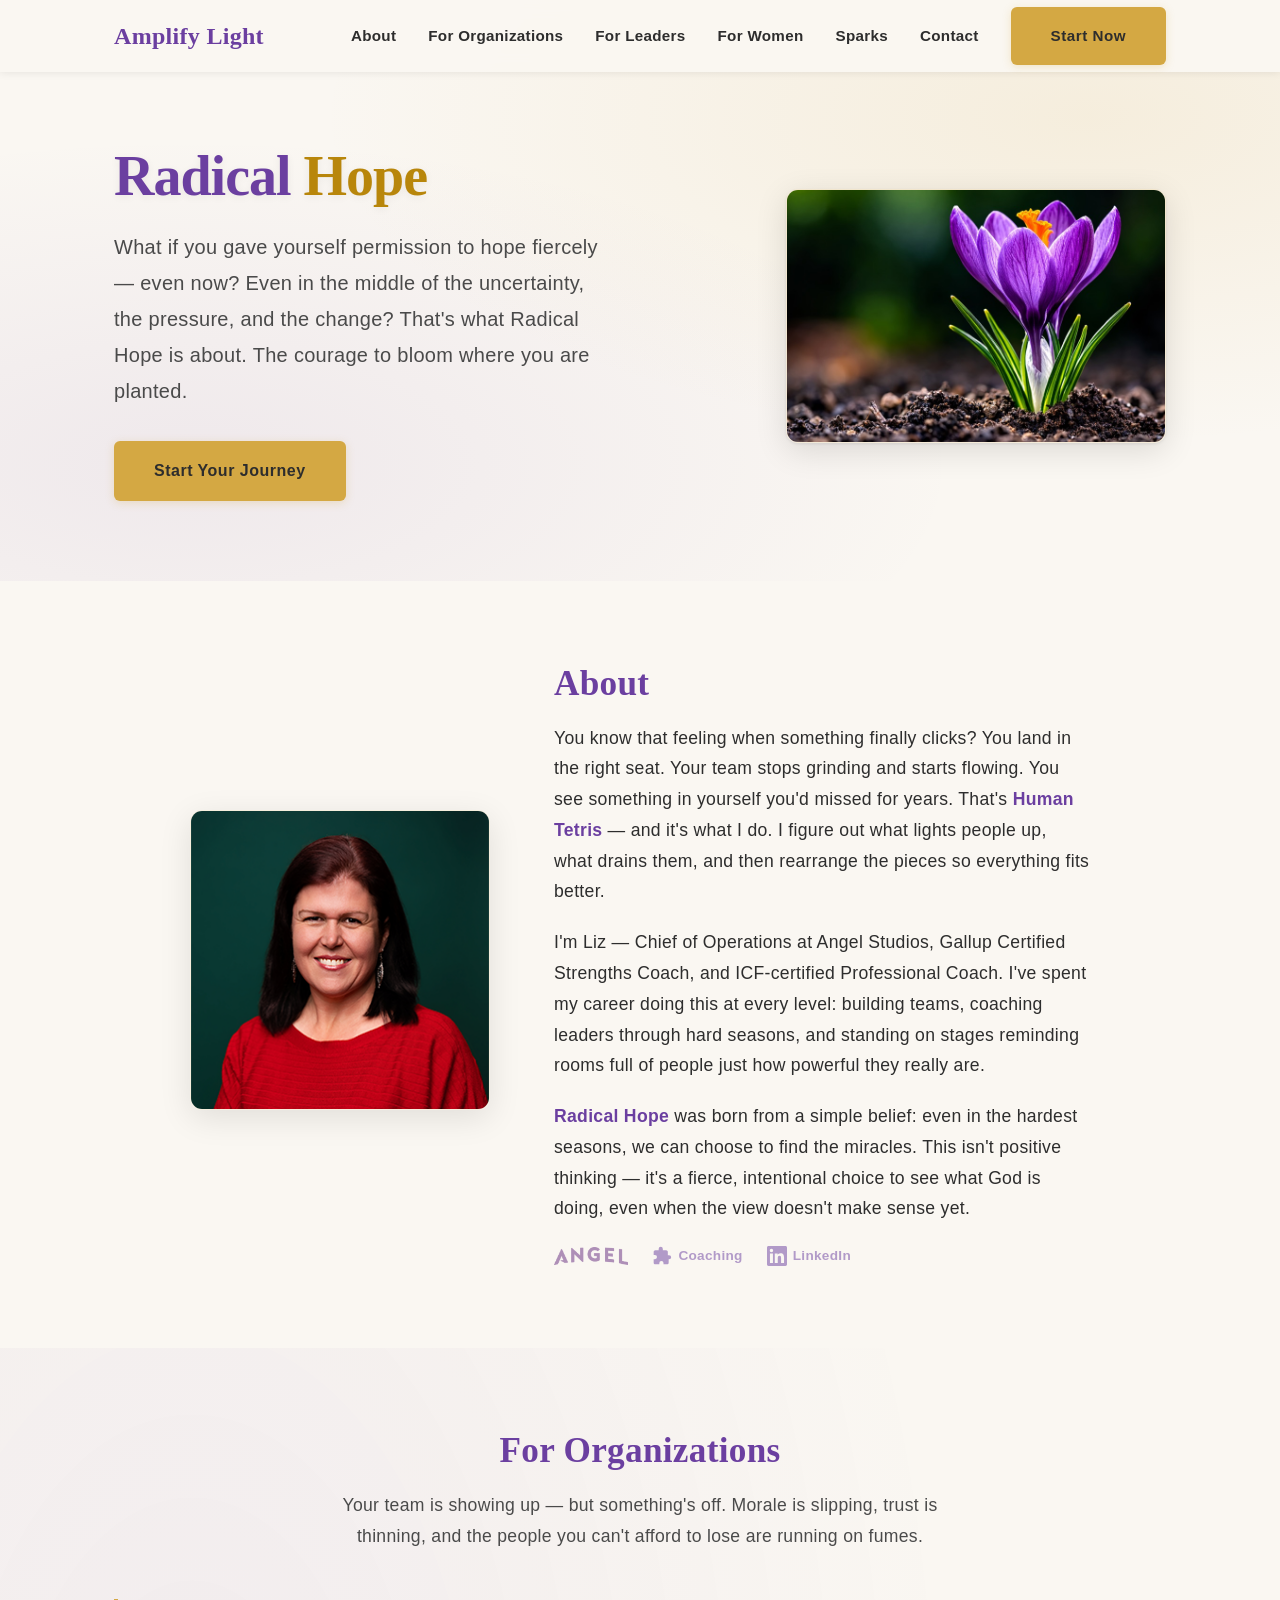
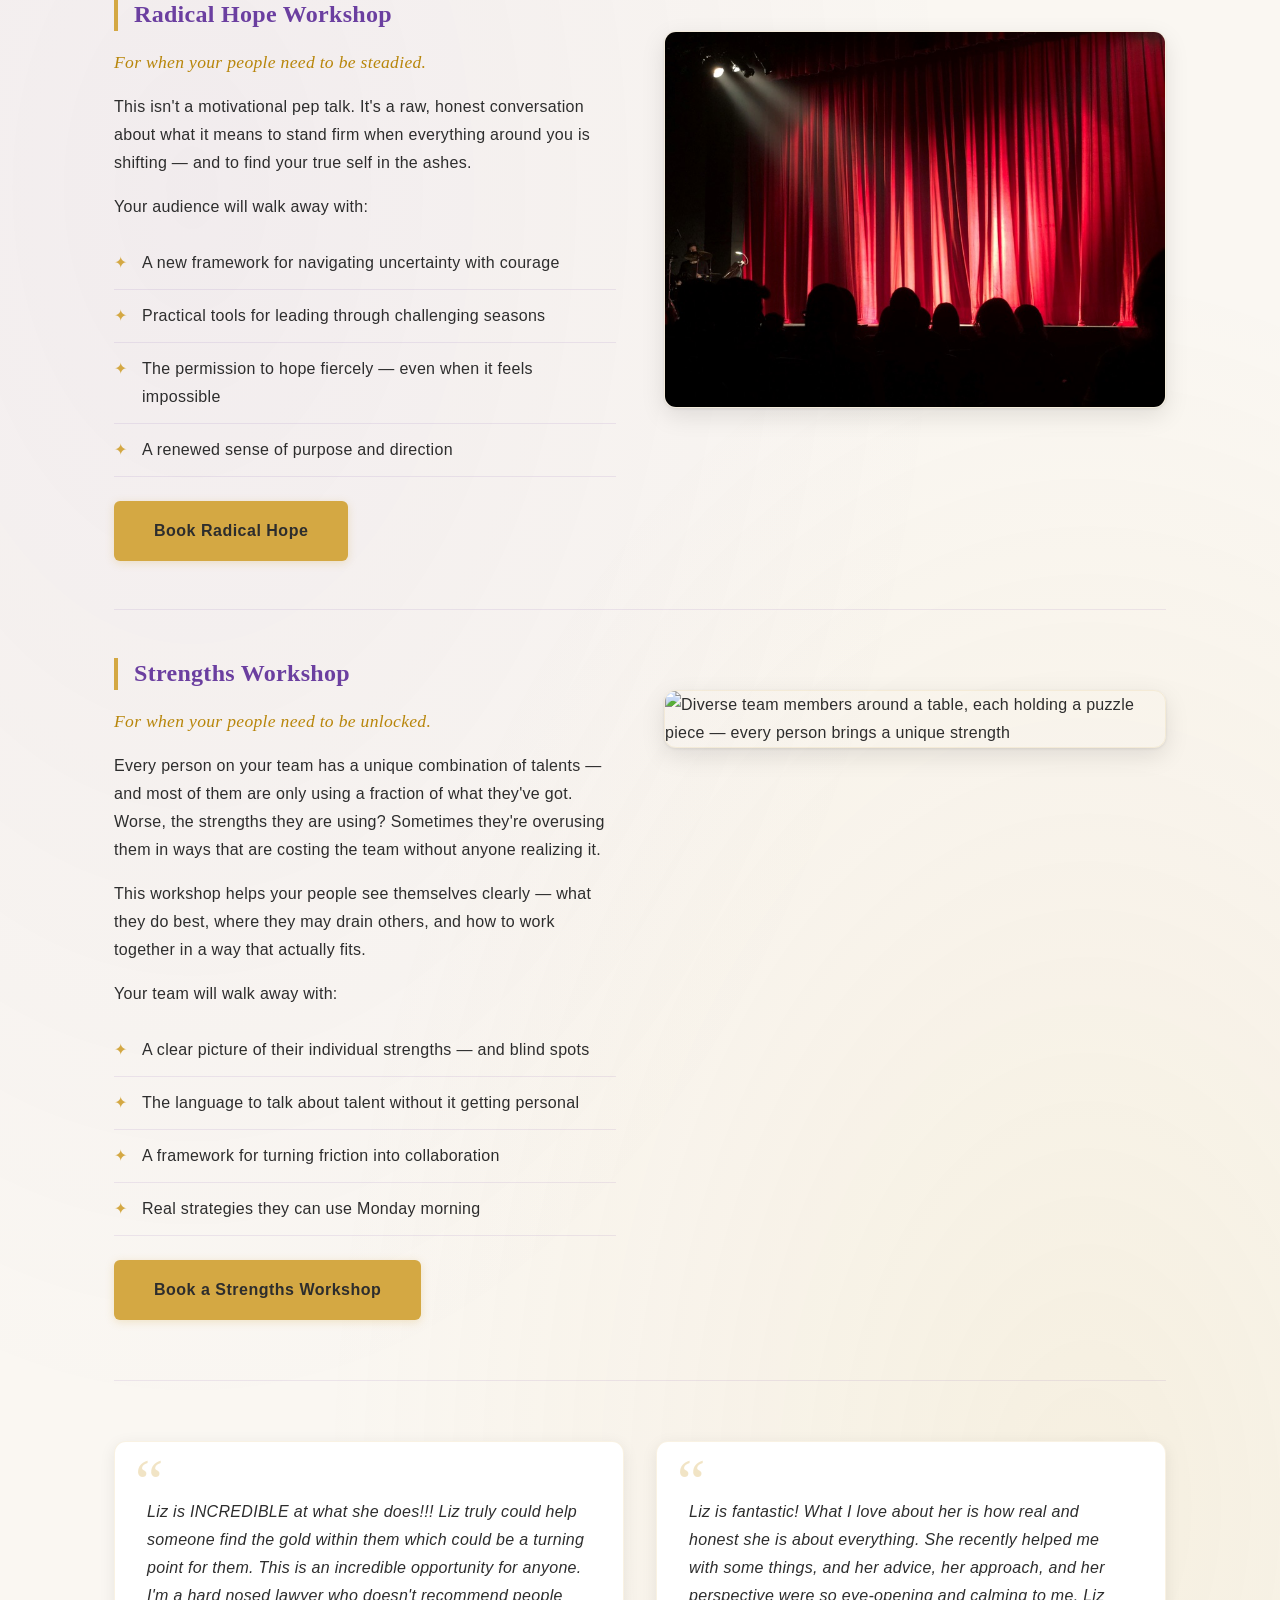
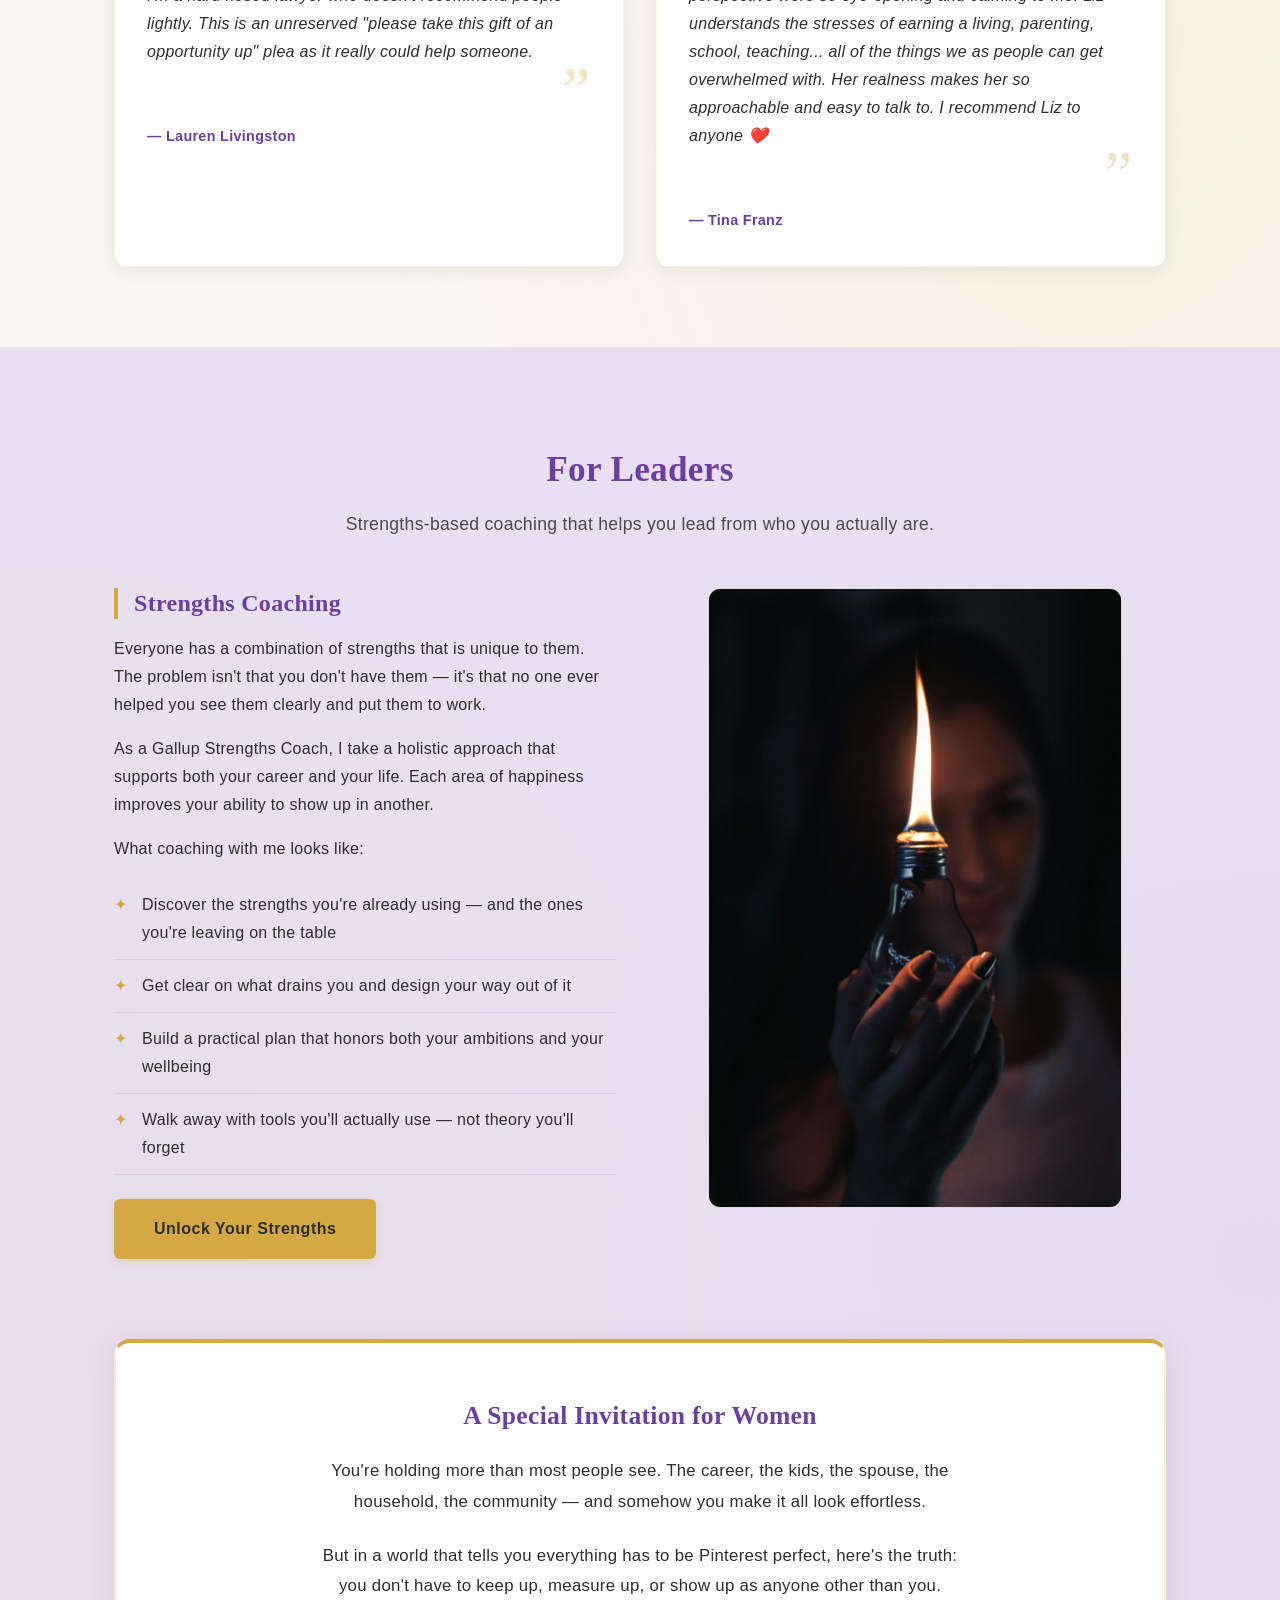
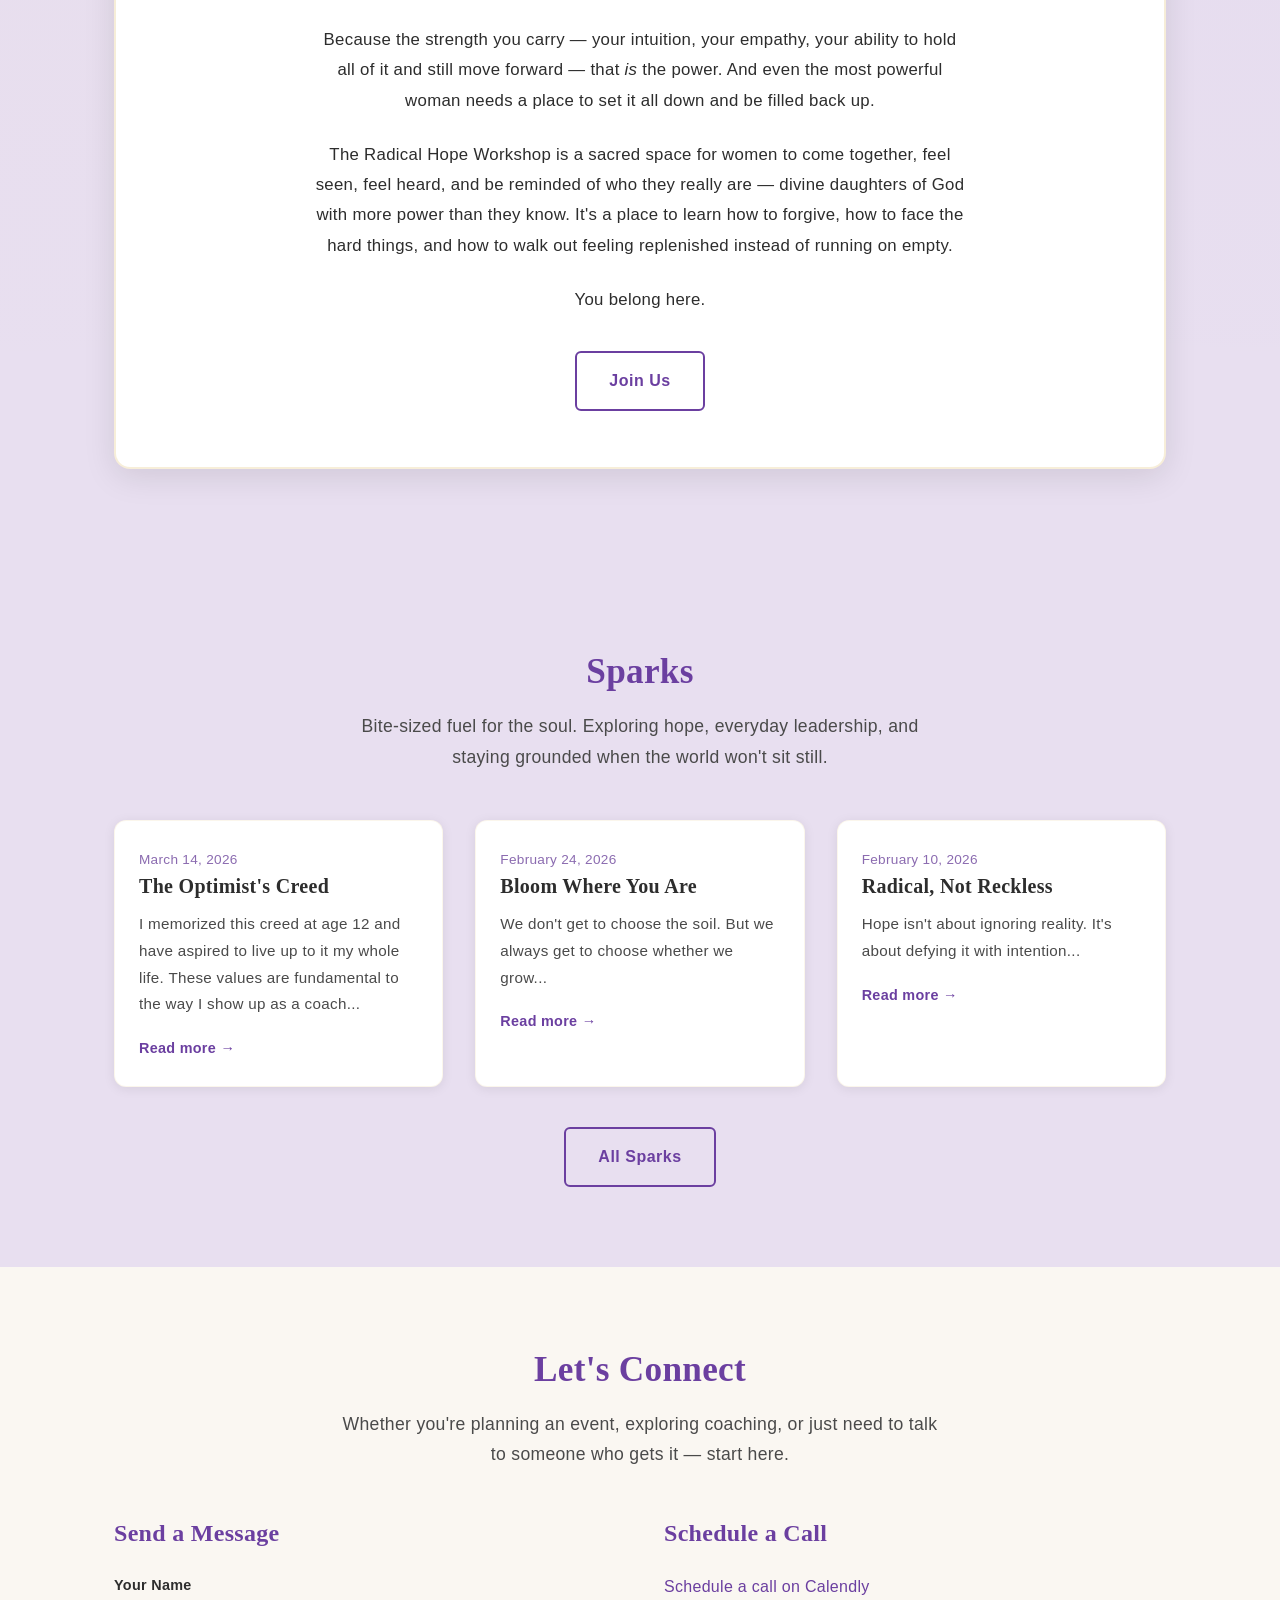
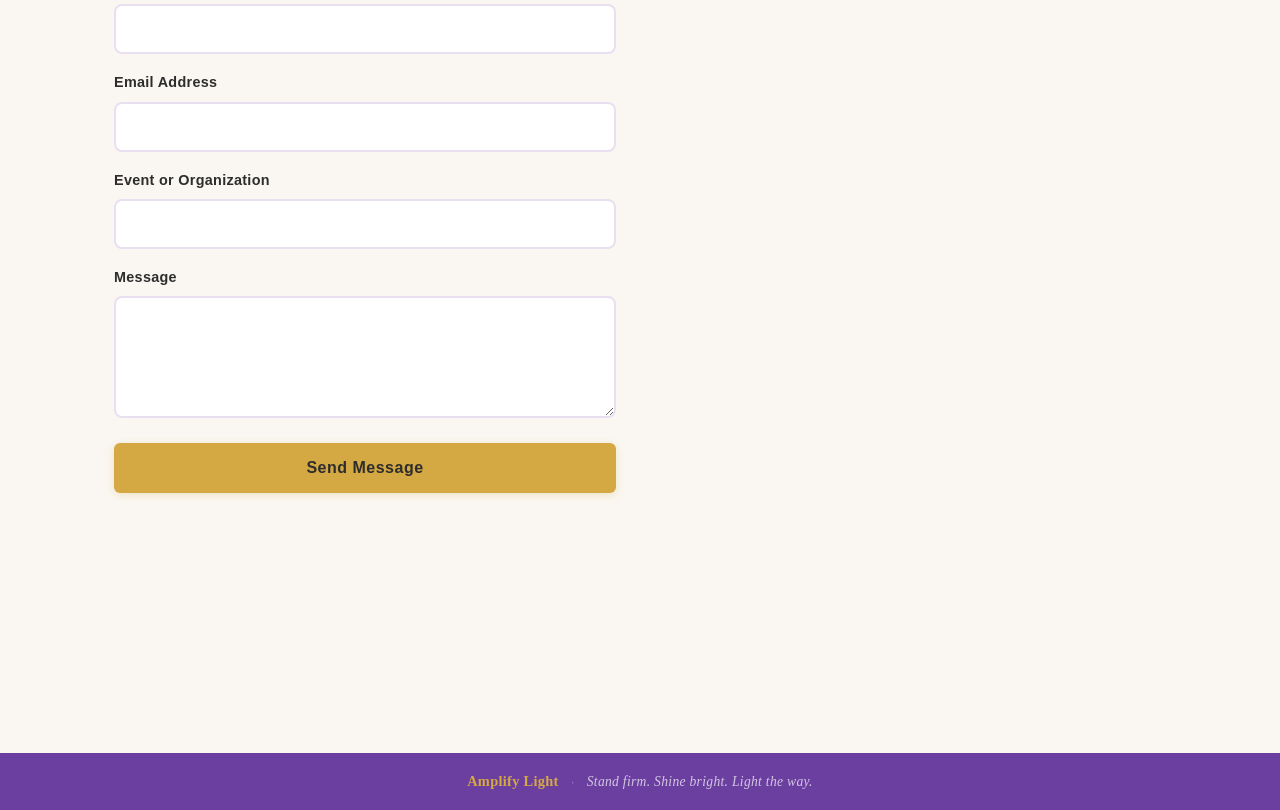
==== index.html @ 970cb4e9 "Change header CTA button from "Book Me" to "Start Now" Co-Authored-By: Claude Opus 4.6 (1M context) " ====
<!DOCTYPE html>
<html lang="en">
<head>
  <meta charset="UTF-8">
  <meta name="viewport" content="width=device-width, initial-scale=1.0">
  <title>Amplify Light — Radical Hope Keynote Speaker</title>
  <meta name="description" content="Amplify Light — keynote speaker inspiring radical hope. Book a speaker who helps audiences push through the dirt and bloom into something beautiful.">

  <!-- Open Graph / Social Sharing -->
  <meta property="og:title" content="Amplify Light — Radical Hope Keynote Speaker">
  <meta property="og:description" content="Pushing through the dirt and blooming into something beautiful. A keynote that lights the way forward.">
  <meta property="og:type" content="website">
  <meta property="og:image" content="https://amplifylight.org/images/flower.jpg">
  <meta name="twitter:card" content="summary_large_image">
  <link rel="icon" type="image/png" href="images/favicon.png">

  <!-- Google Fonts: Playfair Display (headlines) + Lato (body) -->
  <link rel="preconnect" href="https://fonts.googleapis.com">
  <link rel="preconnect" href="https://fonts.gstatic.com" crossorigin>
  <link href="https://fonts.googleapis.com/css2?family=Lato:wght@400;700&family=Playfair+Display:wght@600;700&display=swap" rel="stylesheet">

  <link rel="stylesheet" href="css/style.css">

  <meta name="referrer" content="strict-origin-when-cross-origin">

  <!-- Security: Content Security Policy -->
  <meta http-equiv="Content-Security-Policy" content="default-src 'self'; script-src 'self' https://assets.calendly.com; style-src 'self' https://fonts.googleapis.com 'unsafe-inline'; font-src https://fonts.gstatic.com; img-src 'self' https://amplifylight.org data:; connect-src https://formspree.io https://calendly.com; frame-src https://calendly.com;">
</head>
<body>

  <!-- Skip to main content for accessibility -->
  <a href="#main-content" class="skip-link">Skip to main content</a>

  <!-- ========== HEADER / NAV ========== -->
  <header class="site-header">
    <nav class="nav container" aria-label="Main navigation">
      <a href="#" class="nav-logo">Amplify Light</a>
      <ul class="nav-links">
        <li><a href="#about">About</a></li>
        <li><a href="#organizations">For Organizations</a></li>
        <li><a href="#leaders">For Leaders</a></li>
        <li><a href="#for-women">For Women</a></li>
        <li><a href="#reflections">Sparks</a></li>
        <li><a href="#contact">Contact</a></li>
        <li><a href="#contact" class="btn btn-primary">Start Now</a></li>
      </ul>
      <!-- Mobile hamburger -->
      <button class="nav-toggle" aria-label="Toggle navigation" aria-expanded="false">
        <span></span><span></span><span></span>
      </button>
    </nav>
  </header>


  <main id="main-content">

  <!-- ========== HERO ========== -->
  <section class="hero">
    <div class="container">
      <div class="hero-text">
        <h1>Radical <span class="accent">Hope</span></h1>
        <p class="tagline">What if you gave yourself permission to hope fiercely — even now? Even in the middle of the uncertainty, the pressure, and the change? That's what Radical Hope is about. The courage to bloom where you are planted.</p>
        <a href="#contact" class="btn btn-primary">Start Your Journey</a>
      </div>
      <div class="hero-image">
        <img src="images/flower.jpg" alt="A purple flower blooming from the dirt — radical hope">
      </div>
    </div>
  </section>


  <!-- ========== ABOUT ========== -->
  <section id="about" class="section about">
    <div class="container">
      <div class="about-grid">
        <div class="about-image">
          <img src="images/headshot.png" alt="Liz Ellis — keynote speaker, strengths coach, and founder of Amplify Light" loading="lazy">
        </div>
        <div class="about-content">
          <h2 class="section-title about-title">About</h2>
          <p>You know that feeling when something finally clicks? You land in the right seat. Your team stops grinding and starts flowing. You see something in yourself you'd missed for years. That's <span class="highlight">Human Tetris</span> — and it's what I do. I figure out what lights people up, what drains them, and then rearrange the pieces so everything fits better.</p>
          <p>I'm Liz — Chief of Operations at Angel Studios, Gallup Certified Strengths Coach, and ICF-certified Professional Coach. I've spent my career doing this at every level: building teams, coaching leaders through hard seasons, and standing on stages reminding rooms full of people just how powerful they really are.</p>
          <p><span class="highlight">Radical Hope</span> was born from a simple belief: even in the hardest seasons, we can choose to find the miracles. This isn't positive thinking — it's a fierce, intentional choice to see what God is doing, even when the view doesn't make sense yet.</p>
          <div class="about-links">
            <a href="https://ir.angel.com/management/" target="_blank" rel="noopener noreferrer" class="social-link angel-link" aria-label="Liz Ellis at Angel Studios">
              <img src="images/angel-wordmark.png" alt="Angel Studios" class="angel-wordmark">
            </a>
            <a href="https://lizelliscoaching.com/" target="_blank" rel="noopener noreferrer" class="social-link" aria-label="Liz Ellis Coaching">
              <svg width="20" height="20" viewBox="0 0 24 24" fill="currentColor"><path d="M20.5 11H19V7c0-1.1-.9-2-2-2h-4V3.5a2.5 2.5 0 0 0-5 0V5H4c-1.1 0-2 .9-2 2v3.8h1.5a2.5 2.5 0 0 1 0 5H2V20c0 1.1.9 2 2 2h4.8v-1.5a2.5 2.5 0 0 1 5 0V22H18c1.1 0 2-.9 2-2v-4h.5a2.5 2.5 0 0 0 0-5z"/></svg>
              <span>Coaching</span>
            </a>
            <a href="https://www.linkedin.com/in/lizellis11/" target="_blank" rel="noopener noreferrer" class="social-link" aria-label="Connect with Liz on LinkedIn">
              <svg width="20" height="20" viewBox="0 0 24 24" fill="currentColor"><path d="M20.447 20.452h-3.554v-5.569c0-1.328-.027-3.037-1.852-3.037-1.853 0-2.136 1.445-2.136 2.939v5.667H9.351V9h3.414v1.561h.046c.477-.9 1.637-1.85 3.37-1.85 3.601 0 4.267 2.37 4.267 5.455v6.286zM5.337 7.433a2.062 2.062 0 01-2.063-2.065 2.064 2.064 0 112.063 2.065zm1.782 13.019H3.555V9h3.564v11.452zM22.225 0H1.771C.792 0 0 .774 0 1.729v20.542C0 23.227.792 24 1.771 24h20.451C23.2 24 24 23.227 24 22.271V1.729C24 .774 23.2 0 22.222 0h.003z"/></svg>
              <span>LinkedIn</span>
            </a>
          </div>
        </div>
      </div>
    </div>
  </section>


  <!-- ========== FOR ORGANIZATIONS ========== -->
  <section id="organizations" class="section organizations">
    <div class="container">
      <h2 class="section-title">For Organizations</h2>
      <p class="section-subtitle">Your team is showing up — but something's off. Morale is slipping, trust is thinning, and the people you can't afford to lose are running on fumes.</p>

      <!-- Radical Hope Workshop -->
      <div class="speaking-grid">
        <div class="speaking-description">
          <h3>Radical Hope Workshop</h3>
          <p class="workshop-context">For when your people need to be steadied.</p>
          <p>This isn't a motivational pep talk. It's a raw, honest conversation about what it means to stand firm when everything around you is shifting — and to find your true self in the ashes.</p>
          <p>Your audience will walk away with:</p>
          <ul class="takeaways">
            <li>A new framework for navigating uncertainty with courage</li>
            <li>Practical tools for leading through challenging seasons</li>
            <li>The permission to hope fiercely — even when it feels impossible</li>
            <li>A renewed sense of purpose and direction</li>
          </ul>
          <a href="#contact" class="btn btn-primary">Book Radical Hope</a>
        </div>
        <div>
          <img src="images/drybarcurtains.jpg" alt="A warmly lit stage with dramatic curtains — the setting for a keynote that inspires radical hope" loading="lazy" class="post-image">
        </div>
      </div>

      <!-- Strengths Workshop -->
      <div class="speaking-grid">
        <div class="speaking-description">
          <h3>Strengths Workshop</h3>
          <p class="workshop-context">For when your people need to be unlocked.</p>
          <p>Every person on your team has a unique combination of talents — and most of them are only using a fraction of what they've got. Worse, the strengths they are using? Sometimes they're overusing them in ways that are costing the team without anyone realizing it.</p>
          <p>This workshop helps your people see themselves clearly — what they do best, where they may drain others, and how to work together in a way that actually fits.</p>
          <p>Your team will walk away with:</p>
          <ul class="takeaways">
            <li>A clear picture of their individual strengths — and blind spots</li>
            <li>The language to talk about talent without it getting personal</li>
            <li>A framework for turning friction into collaboration</li>
            <li>Real strategies they can use Monday morning</li>
          </ul>
          <a href="#contact" class="btn btn-primary">Book a Strengths Workshop</a>
        </div>
        <div>
          <img src="images/strengths-workshop.jpg" alt="Diverse team members around a table, each holding a puzzle piece — every person brings a unique strength" loading="lazy" class="post-image">
        </div>
      </div>

      <!-- Testimonials -->
      <div class="testimonials">
        <div class="testimonial-card">
          <p>Liz is INCREDIBLE at what she does!!! Liz truly could help someone find the gold within them which could be a turning point for them. This is an incredible opportunity for anyone. I'm a hard nosed lawyer who doesn't recommend people lightly. This is an unreserved "please take this gift of an opportunity up" plea as it really could help someone.</p>
          <span class="attribution">— Lauren Livingston</span>
        </div>
        <div class="testimonial-card">
          <p>Liz is fantastic! What I love about her is how real and honest she is about everything. She recently helped me with some things, and her advice, her approach, and her perspective were so eye-opening and calming to me. Liz understands the stresses of earning a living, parenting, school, teaching... all of the things we as people can get overwhelmed with. Her realness makes her so approachable and easy to talk to. I recommend Liz to anyone ❤️</p>
          <span class="attribution">— Tina Franz</span>
        </div>
      </div>
    </div>
  </section>


  <!-- ========== FOR LEADERS ========== -->
  <section id="leaders" class="section leaders">
    <div class="container">
      <h2 class="section-title">For Leaders</h2>
      <p class="section-subtitle">Strengths-based coaching that helps you lead from who you actually are.</p>

      <div class="speaking-grid">
        <div class="speaking-description">
          <h3>Strengths Coaching</h3>
          <p>Everyone has a combination of strengths that is unique to them. The problem isn't that you don't have them — it's that no one ever helped you see them clearly and put them to work.</p>
          <p>As a Gallup Strengths Coach, I take a holistic approach that supports both your career and your life. Each area of happiness improves your ability to show up in another.</p>
          <p>What coaching with me looks like:</p>
          <ul class="takeaways">
            <li>Discover the strengths you're already using — and the ones you're leaving on the table</li>
            <li>Get clear on what drains you and design your way out of it</li>
            <li>Build a practical plan that honors both your ambitions and your wellbeing</li>
            <li>Walk away with tools you'll actually use — not theory you'll forget</li>
          </ul>

          <a href="https://calendly.com/lizelliscoaching" target="_blank" rel="noopener noreferrer" class="btn btn-primary">Unlock Your Strengths</a>
        </div>
        <div>
          <img src="images/flame.jpg" alt="Hands gently holding a flame — the light you carry is already within you" loading="lazy" class="post-image">
        </div>
      </div>

      <!-- Women's Callout -->
      <div id="for-women" class="haven-callout">
        <h3>A Special Invitation for Women</h3>
        <p>You're holding more than most people see. The career, the kids, the spouse, the household, the community — and somehow you make it all look effortless.</p>
        <p>But in a world that tells you everything has to be Pinterest perfect, here's the truth: you don't have to keep up, measure up, or show up as anyone other than you.</p>
        <p>Because the strength you carry — your intuition, your empathy, your ability to hold all of it and still move forward — that <em>is</em> the power. And even the most powerful woman needs a place to set it all down and be filled back up.</p>
        <p>The Radical Hope Workshop is a sacred space for women to come together, feel seen, feel heard, and be reminded of who they really are — divine daughters of God with more power than they know. It's a place to learn how to forgive, how to face the hard things, and how to walk out feeling replenished instead of running on empty.</p>
        <p>You belong here.</p>
        <a href="#contact" class="btn btn-outline">Join Us</a>
      </div>
    </div>
  </section>


  <!-- ========== SPARKS (Blog Preview) ========== -->
  <section id="reflections" class="section reflections">
    <div class="container">
      <h2 class="section-title">Sparks</h2>
      <p class="section-subtitle">Bite-sized fuel for the soul. Exploring hope, everyday leadership, and staying grounded when the world won't sit still.</p>

      <div class="posts-grid">
        <!-- PLACEHOLDER: These are sample blog post cards -->
        <article class="post-card">
          <div class="post-card-body">
            <span class="post-date">March 14, 2026</span>
            <h3>The Optimist's Creed</h3>
            <p>I memorized this creed at age 12 and have aspired to live up to it my whole life. These values are fundamental to the way I show up as a coach...</p>
            <a href="posts/the-optimists-creed.html" class="read-more">Read more →</a>
          </div>
        </article>

        <article class="post-card">
          <div class="post-card-body">
            <span class="post-date">February 24, 2026</span>
            <h3>Bloom Where You Are</h3>
            <p>We don't get to choose the soil. But we always get to choose whether we grow...</p>
            <a href="posts/bloom-where-you-are.html" class="read-more">Read more →</a>
          </div>
        </article>

        <article class="post-card">
          <div class="post-card-body">
            <span class="post-date">February 10, 2026</span>
            <h3>Radical, Not Reckless</h3>
            <p>Hope isn't about ignoring reality. It's about defying it with intention...</p>
            <a href="posts/radical-not-reckless.html" class="read-more">Read more →</a>
          </div>
        </article>
      </div>

      <div class="text-center">
        <a href="blog.html" class="btn btn-outline">All Sparks</a>
      </div>
    </div>
  </section>


  <!-- ========== CONTACT / BOOK ========== -->
  <section id="contact" class="section">
    <div class="container">
      <h2 class="section-title">Let's Connect</h2>
      <p class="section-subtitle">Whether you're planning an event, exploring coaching, or just need to talk to someone who gets it — start here.</p>

      <div class="contact-grid">
        <!-- Styled form that submits to Google Forms in the background -->
        <div class="contact-form">
          <h3>Send a Message</h3>
          <form id="contact-form" action="https://formspree.io/f/mlgpwgaw" method="POST">
            <!-- Honeypot: hidden field that catches spam bots -->
            <input type="text" name="_gotcha" style="display:none" tabindex="-1" autocomplete="off">
            <div class="form-group">
              <label for="name">Your Name</label>
              <input type="text" id="name" name="name" required>
            </div>
            <div class="form-group">
              <label for="email">Email Address</label>
              <input type="email" id="email" name="email" required>
            </div>
            <div class="form-group">
              <label for="event">Event or Organization</label>
              <input type="text" id="event" name="event">
            </div>
            <div class="form-group">
              <label for="message">Message</label>
              <textarea id="message" name="message" rows="5" required></textarea>
            </div>
            <button type="submit" class="btn btn-primary">Send Message</button>
          </form>
        </div>

        <!-- Calendly -->
        <div class="contact-calendly">
          <h3>Schedule a Call</h3>
          <div class="calendly-inline-widget" data-url="https://calendly.com/lizelliscoaching?hide_gdpr_banner=1" style="min-width:320px;height:700px;" aria-label="Schedule a call with Liz">
            <p><a href="https://calendly.com/lizelliscoaching" target="_blank" rel="noopener noreferrer">Schedule a call on Calendly</a></p>
          </div>
          <script type="text/javascript" src="https://assets.calendly.com/assets/external/widget.js" async></script>
        </div>
      </div>
    </div>
  </section>


  </main>

  <!-- ========== FOOTER ========== -->
  <footer class="site-footer">
    <div class="container">
      <div class="footer-line">
        <span class="footer-brand">Amplify Light</span>
        <span class="footer-sep">·</span>
        <span class="footer-tagline">Stand firm. Shine bright. Light the way.</span>
      </div>
    </div>
  </footer>

  <script src="js/main.js"></script>
</body>
</html>
---- css/style.css ----
/* ============================================
   AMPLIFY LIGHT — Global Styles
   ============================================ */

/* --- Color Variables & Base Setup --- */
:root {
  --purple: #6B3FA0;
  --purple-dark: #5A3488;
  --gold: #D4A843;
  --gold-text: #B8860B;
  --gold-light: #E8C96A;
  --ivory: #FAF7F2;
  --charcoal: #2D2D2D;
  --lavender: #E8DFF0;
  --white: #FFFFFF;
  --shadow: rgba(0, 0, 0, 0.08);
  --shadow-hover: rgba(0, 0, 0, 0.15);
}

* {
  margin: 0;
  padding: 0;
  box-sizing: border-box;
}

html {
  scroll-behavior: smooth;
  font-size: 16px;
}

body {
  font-family: 'Lato', sans-serif;
  color: var(--charcoal);
  background-color: var(--ivory);
  line-height: 1.75;
  letter-spacing: 0.3px;
}

h1, h2, h3, h4 {
  font-family: 'Playfair Display', serif;
  line-height: 1.3;
}

a {
  color: var(--purple);
  text-decoration: none;
  transition: color 0.3s ease;
}

a:hover {
  color: var(--gold-text);
}

img {
  max-width: 100%;
  height: auto;
}

/* --- Skip Link (Accessibility) --- */
.skip-link {
  position: absolute;
  top: -100%;
  left: 16px;
  background: var(--purple);
  color: var(--white);
  padding: 8px 16px;
  border-radius: 0 0 6px 6px;
  z-index: 2000;
  font-weight: 700;
  transition: top 0.2s ease;
}

.skip-link:focus {
  top: 0;
  color: var(--white);
}

/* --- Focus Styles (Accessibility) --- */
*:focus-visible {
  outline: 3px solid var(--gold);
  outline-offset: 2px;
}

/* --- Utility Classes --- */
.container {
  max-width: 1100px;
  margin: 0 auto;
  padding: 0 24px;
}

.section {
  padding: 80px 0;
}

.section-title {
  font-size: 2.2rem;
  color: var(--purple);
  margin-bottom: 16px;
  text-align: center;
}

.section-subtitle {
  font-size: 1.1rem;
  color: #4A4A4A;
  text-align: center;
  max-width: 600px;
  margin: 0 auto 48px auto;
}

/* Placeholder content marker */
.placeholder-note {
  display: none; /* Hidden on the live site; visible in code as a comment */
}

/* --- Buttons --- */
.btn {
  display: inline-block;
  padding: 14px 32px;
  border-radius: 6px;
  font-family: 'Lato', sans-serif;
  font-size: 1rem;
  font-weight: 700;
  letter-spacing: 0.5px;
  cursor: pointer;
  transition: all 0.4s ease;
  border: none;
}

.btn-primary {
  background-color: var(--gold);
  color: var(--charcoal);
  padding: 16px 40px;
  box-shadow: 0 2px 8px rgba(212, 168, 67, 0.25);
}

.btn-primary:hover {
  background-color: var(--gold-light);
  color: var(--charcoal);
  transform: translateY(-2px);
  box-shadow: 0 8px 20px rgba(212, 168, 67, 0.35);
}

.btn-outline {
  background-color: transparent;
  color: var(--purple);
  border: 2px solid var(--purple);
}

.btn-outline:hover {
  background-color: var(--purple);
  color: var(--white);
  transform: translateY(-2px);
}


/* ============================================
   HEADER / NAVIGATION
   ============================================ */
.site-header {
  position: fixed;
  top: 0;
  left: 0;
  width: 100%;
  z-index: 1000;
  background-color: rgba(250, 247, 242, 0.95);
  backdrop-filter: blur(8px);
  box-shadow: 0 1px 8px var(--shadow);
  transition: background-color 0.3s ease;
}

.nav {
  display: flex;
  justify-content: space-between;
  align-items: center;
  height: 72px;
}

.nav-logo {
  font-family: 'Playfair Display', serif;
  font-size: 1.5rem;
  font-weight: 700;
  color: var(--purple);
}

.nav-logo:hover {
  color: var(--purple);
}

.nav-links {
  display: flex;
  list-style: none;
  gap: 32px;
  align-items: center;
}

.nav-links a {
  font-size: 0.95rem;
  font-weight: 600;
  color: var(--charcoal);
  position: relative;
}

.nav-links a::after {
  content: '';
  position: absolute;
  bottom: -4px;
  left: 0;
  width: 0;
  height: 2px;
  background-color: var(--gold);
  transition: width 0.4s ease;
}

.nav-links a:hover {
  color: var(--purple);
}

.nav-links a:hover::after {
  width: 100%;
}

/* Hamburger menu button — hidden on desktop */
.nav-toggle {
  display: none;
  background: none;
  border: none;
  cursor: pointer;
  padding: 8px;
}

.nav-toggle span {
  display: block;
  width: 24px;
  height: 2px;
  background-color: var(--charcoal);
  margin: 6px 0;
  transition: all 0.3s ease;
}


/* ============================================
   HERO SECTION
   ============================================ */
.hero {
  padding-top: 140px; /* 72px for fixed header + generous breathing room */
  padding-bottom: 80px;
  min-height: auto;
  display: flex;
  align-items: center;
  /* Subtle lighthouse beam gradient from top-right */
  background:
    radial-gradient(ellipse at 85% 20%, rgba(212, 168, 67, 0.12) 0%, transparent 50%),
    radial-gradient(ellipse at 15% 80%, rgba(107, 63, 160, 0.08) 0%, transparent 50%),
    var(--ivory);
}

.hero .container {
  display: flex;
  align-items: center;
  gap: 64px;
}

.hero-text {
  flex: 1;
}

.hero-text h1 {
  font-size: 3.5rem;
  font-weight: 700;
  color: var(--purple);
  margin-bottom: 16px;
  letter-spacing: -1px;
  text-shadow: 0 2px 8px rgba(0, 0, 0, 0.06);
}

.hero-text h1 .accent {
  color: var(--gold-text);
}

.hero-text .tagline {
  font-size: 1.25rem;
  margin-bottom: 32px;
  color: #4A4A4A;
  max-width: 500px;
  line-height: 1.8;
  letter-spacing: 0.3px;
}

.hero-image {
  flex: 0 0 380px;
}

.hero-image img {
  border-radius: 12px;
  box-shadow:
    0 1px 3px rgba(0, 0, 0, 0.08),
    0 8px 32px rgba(0, 0, 0, 0.12);
  border: 1px solid rgba(212, 168, 67, 0.15);
}


/* ============================================
   ABOUT SECTION
   ============================================ */
.about {
  background-color: var(--ivory);
}

.about-grid {
  display: grid;
  grid-template-columns: 300px 1fr;
  gap: 64px;
  align-items: center;
  max-width: 900px;
  margin: 0 auto;
}

.about-image img {
  width: 100%;
  border-radius: 12px;
  box-shadow: 0 8px 32px rgba(0, 0, 0, 0.1);
  border: 1px solid rgba(212, 168, 67, 0.12);
}

.about-title {
  text-align: left;
}

.about-content {
  font-size: 1.1rem;
}

.about-content p {
  margin-bottom: 20px;
}

.about-content .highlight {
  color: var(--purple);
  font-weight: 700;
}

.about-links {
  display: flex;
  gap: 24px;
  margin-top: 16px;
}

.social-link {
  display: inline-flex;
  align-items: center;
  gap: 6px;
  color: var(--purple);
  opacity: 0.5;
  font-size: 0.85rem;
  font-weight: 600;
  transition: opacity 0.3s ease, color 0.3s ease;
}

.social-link:hover {
  opacity: 1;
  color: var(--gold);
}

/* Angel wordmark — match the muted purple of other social links */
.angel-wordmark {
  height: 18px;
  width: auto;
  filter: brightness(0) saturate(100%) invert(25%) sepia(50%) saturate(1500%) hue-rotate(250deg) brightness(80%);
}


/* ============================================
   FOR ORGANIZATIONS SECTION
   ============================================ */
.organizations {
  /* Mirrored version of the hero gradient — gold glow from the right */
  background:
    radial-gradient(ellipse at 15% 20%, rgba(107, 63, 160, 0.06) 0%, transparent 50%),
    radial-gradient(ellipse at 85% 80%, rgba(212, 168, 67, 0.10) 0%, transparent 50%),
    var(--ivory);
}


/* ============================================
   SPEAKING SECTION
   ============================================ */
.speaking-grid {
  display: grid;
  grid-template-columns: 1fr 1fr;
  gap: 48px;
  margin-bottom: 48px;
}

/* When a speaking-grid has only one child, let it span full width */
.speaking-grid > :only-child {
  grid-column: 1 / -1;
}

.speaking-grid + .speaking-grid {
  padding-top: 48px;
  border-top: 1px solid rgba(107, 63, 160, 0.1);
}

.speaking-description h3 {
  font-size: 1.5rem;
  color: var(--purple);
  margin-bottom: 16px;
  border-left: 4px solid var(--gold);
  padding-left: 16px;
}

.speaking-description p {
  margin-bottom: 16px;
}

/* Workshop context line (subtitle under workshop headings) */
.workshop-context {
  font-family: 'Playfair Display', serif;
  font-style: italic;
  font-size: 1.1rem;
  color: var(--gold-text);
  margin-bottom: 16px;
}

/* Takeaways list */
.takeaways {
  list-style: none;
  padding: 0;
}

.takeaways li {
  padding: 12px 0;
  padding-left: 28px;
  position: relative;
  border-bottom: 1px solid rgba(107, 63, 160, 0.1);
}

.takeaways li::before {
  content: '✦';
  position: absolute;
  left: 0;
  color: var(--gold);
}

/* Space between takeaways list and CTA button */
.takeaways + .btn,
.takeaways ~ .btn {
  margin-top: 24px;
}


/* Testimonials */
.testimonials {
  display: grid;
  grid-template-columns: repeat(auto-fit, minmax(300px, 1fr));
  gap: 32px;
  margin-top: 60px;
  padding-top: 60px;
  border-top: 1px solid rgba(107, 63, 160, 0.1);
}

.testimonial-card {
  background: var(--white);
  padding: 32px;
  border-radius: 12px;
  box-shadow: 0 4px 16px var(--shadow);
  border: 1px solid rgba(212, 168, 67, 0.15);
  position: relative;
  transition: all 0.4s ease;
}

.testimonial-card:hover {
  box-shadow: 0 12px 32px rgba(0, 0, 0, 0.12);
  border-color: rgba(212, 168, 67, 0.3);
  transform: translateY(-2px);
}

.testimonial-card::before {
  content: '\201C';
  font-family: 'Playfair Display', serif;
  font-size: 4rem;
  color: var(--gold);
  position: absolute;
  top: 8px;
  left: 20px;
  line-height: 1;
  opacity: 0.3;
}

.testimonial-card p::after {
  content: '\201D';
  font-family: 'Playfair Display', serif;
  font-size: 4rem;
  color: var(--gold);
  display: block;
  text-align: right;
  line-height: 0.5;
  margin-top: 8px;
  opacity: 0.3;
}

.testimonial-card p {
  font-style: italic;
  margin-bottom: 16px;
  padding-top: 24px;
}

.testimonial-card .attribution {
  font-weight: 700;
  font-style: normal;
  color: var(--purple);
  font-size: 0.9rem;
}


/* ============================================
   FOR LEADERS SECTION
   ============================================ */
.leaders {
  background-color: var(--lavender);
  padding: 100px 0;
  background-image:
    radial-gradient(circle at 2% 50%, rgba(212, 168, 67, 0.02) 0%, transparent 50%),
    radial-gradient(circle at 98% 50%, rgba(107, 63, 160, 0.02) 0%, transparent 50%);
}

.leaders .speaking-grid {
  align-items: start;
}

.leaders .speaking-grid > div:last-child {
  display: flex;
  justify-content: center;
}

.leaders .speaking-grid > div:last-child img.post-image {
  max-height: 620px;
  width: auto;
  object-fit: contain;
  border-radius: 12px;
  margin: 0;
  box-shadow: none;
}

/* Women's Haven Callout */
.haven-callout {
  margin-top: 80px;
  background: var(--white);
  border-radius: 16px;
  padding: 56px;
  text-align: center;
  box-shadow: 0 8px 32px rgba(0, 0, 0, 0.1);
  border-top: 4px solid var(--gold);
  border: 2px solid rgba(212, 168, 67, 0.2);
  border-top: 4px solid var(--gold);
}

.haven-callout h3 {
  font-size: 1.6rem;
  color: var(--purple);
  margin-bottom: 24px;
}

.haven-callout p {
  max-width: 650px;
  margin: 0 auto 24px auto;
  font-size: 1.05rem;
  line-height: 1.8;
}

.haven-callout .btn {
  margin-top: 12px;
}


/* ============================================
   REFLECTIONS / BLOG PREVIEW SECTION
   ============================================ */
.reflections {
  background-color: var(--lavender);
}

.posts-grid {
  display: grid;
  grid-template-columns: repeat(auto-fit, minmax(300px, 1fr));
  gap: 32px;
  margin-bottom: 40px;
}

.post-card {
  background: var(--white);
  border-radius: 12px;
  overflow: hidden;
  box-shadow: 0 2px 12px var(--shadow);
  border: 1px solid rgba(212, 168, 67, 0.1);
  transition: all 0.4s ease;
}

.post-card:hover {
  transform: translateY(-6px);
  box-shadow: 0 16px 40px rgba(0, 0, 0, 0.12);
  border-color: rgba(212, 168, 67, 0.25);
}

.post-card-body {
  padding: 24px;
}

.post-card-body .post-date {
  font-size: 0.85rem;
  color: #8B6BB0;
  margin-bottom: 8px;
}

.post-card-body h3 {
  font-size: 1.25rem;
  margin-bottom: 12px;
  color: var(--charcoal);
}

.post-card-body p {
  font-size: 0.95rem;
  color: #4A4A4A;
  margin-bottom: 16px;
}

.post-card-body .read-more {
  font-weight: 700;
  font-size: 0.9rem;
  color: var(--purple);
  display: inline-flex;
  align-items: center;
  gap: 6px;
  transition: gap 0.4s ease, color 0.4s ease;
}

.post-card-body .read-more:hover {
  color: var(--gold-text);
  gap: 10px;
}

.text-center {
  text-align: center;
}


/* ============================================
   CONTACT / BOOK SECTION
   ============================================ */
.contact-grid {
  display: grid;
  grid-template-columns: 1fr 1fr;
  gap: 48px;
  align-items: start;
}

.contact-form h3,
.contact-calendly h3 {
  font-size: 1.5rem;
  color: var(--purple);
  margin-bottom: 24px;
}

/* Form styles */
.contact-form form {
  display: flex;
  flex-direction: column;
  gap: 16px;
}

.form-group label {
  display: block;
  font-weight: 700;
  font-size: 0.9rem;
  margin-bottom: 6px;
  color: var(--charcoal);
}

.form-group input,
.form-group textarea {
  width: 100%;
  padding: 14px 18px;
  border: 2px solid var(--lavender);
  border-radius: 8px;
  font-family: 'Lato', sans-serif;
  font-size: 1rem;
  color: var(--charcoal);
  background: var(--white);
  transition: all 0.3s ease;
}

.form-group input:focus,
.form-group textarea:focus {
  border-color: var(--purple);
  box-shadow: 0 0 0 4px rgba(107, 63, 160, 0.08);
  outline: 3px solid var(--gold);
  outline-offset: 2px;
}

.form-group textarea {
  resize: vertical;
  min-height: 120px;
}

/* Thank-you message after form submission */
@keyframes fadeInUp {
  from {
    opacity: 0;
    transform: translateY(16px);
  }
  to {
    opacity: 1;
    transform: translateY(0);
  }
}

.thank-you-message {
  text-align: center;
  padding: 40px 24px;
  animation: fadeInUp 0.6s ease-out;
}

.thank-you-message h3 {
  font-size: 1.5rem;
  color: var(--purple);
  margin-bottom: 16px;
}

.thank-you-message p {
  font-size: 1.05rem;
  line-height: 1.8;
  max-width: 500px;
  margin: 0 auto 12px auto;
}



/* ============================================
   FOOTER
   ============================================ */
.site-footer {
  background-color: var(--purple);
  color: var(--white);
  padding: 16px 0;
}

.footer-line {
  display: flex;
  justify-content: center;
  align-items: center;
  gap: 12px;
  flex-wrap: wrap;
  font-size: 0.85rem;
}

.footer-brand {
  font-family: 'Playfair Display', serif;
  font-size: 0.9rem;
  color: var(--gold);
  font-weight: 700;
}

.footer-sep {
  color: rgba(255, 255, 255, 0.3);
}

.footer-tagline {
  font-family: 'Playfair Display', serif;
  font-style: italic;
  font-size: 0.85rem;
  color: rgba(255, 255, 255, 0.7);
}

.footer-line a {
  color: var(--white);
  opacity: 0.8;
  transition: opacity 0.3s ease, color 0.3s ease;
}

.footer-line a:hover {
  opacity: 1;
  color: var(--gold);
}


/* ============================================
   BLOG LISTING PAGE (blog.html)
   ============================================ */
.blog-header {
  padding-top: 120px;
  padding-bottom: 40px;
  text-align: center;
}

.blog-list {
  max-width: 750px;
  margin: 0 auto;
  padding-bottom: 80px;
}

.blog-list-item {
  padding: 32px 0;
  border-bottom: 1px solid var(--lavender);
}

.blog-list-item .post-date {
  font-size: 0.85rem;
  color: #8B6BB0;
}

.blog-list-item h2 {
  font-size: 1.4rem;
  margin: 8px 0 12px 0;
}

.blog-list-item h2 a {
  color: var(--charcoal);
}

.blog-list-item h2 a:hover {
  color: var(--purple);
}

.blog-list-item p {
  color: #4A4A4A;
  margin-bottom: 12px;
}


/* ============================================
   INDIVIDUAL BLOG POST PAGE
   ============================================ */
.post-header {
  padding-top: 120px;
  padding-bottom: 32px;
  text-align: center;
}

.post-header h1 {
  font-size: 2.5rem;
  color: var(--purple);
  margin-bottom: 12px;
}

.post-header .post-date {
  color: #8B6BB0;
}

.post-body {
  max-width: 700px;
  margin: 0 auto;
  padding-bottom: 80px;
  font-size: 1.1rem;
}

.post-body p {
  margin-bottom: 20px;
}

.post-body .post-image,
.post-image {
  border-radius: 12px;
  margin: 32px 0;
  box-shadow:
    0 1px 3px rgba(0, 0, 0, 0.08),
    0 8px 24px rgba(0, 0, 0, 0.1);
  border: 1px solid rgba(212, 168, 67, 0.12);
}

.post-body h2 {
  font-size: 1.6rem;
  color: var(--purple);
  margin: 40px 0 16px 0;
}

.post-body blockquote {
  border-left: 4px solid var(--gold);
  padding-left: 20px;
  margin: 32px 0;
  font-style: italic;
  color: var(--purple);
}

.back-link {
  display: inline-block;
  margin-bottom: 40px;
  font-weight: 700;
  font-size: 0.9rem;
}


/* ============================================
   RESPONSIVE — Tablet & Mobile
   ============================================ */
@media (max-width: 900px) {
  .hero .container {
    flex-direction: column;
    text-align: center;
  }

  .hero-text .tagline {
    margin-left: auto;
    margin-right: auto;
  }

  .hero-image {
    flex: 0 0 auto;
    max-width: 350px;
    width: 100%;
  }

  .about-grid {
    grid-template-columns: 1fr;
    text-align: center;
  }

  .about-image {
    max-width: 320px;
    margin: 0 auto;
  }

  .about-content {
    text-align: left;
  }

  .speaking-grid {
    grid-template-columns: 1fr;
  }

  .contact-grid {
    grid-template-columns: 1fr;
  }

  .footer-line {
    gap: 8px;
  }

  .leaders {
    padding: 80px 0;
  }
}

@media (max-width: 600px) {
  .hero-text h1 {
    font-size: 2.4rem;
  }

  .section {
    padding: 64px 0;
  }

  .section-title {
    font-size: 1.8rem;
    margin-bottom: 20px;
  }

  /* Mobile navigation */
  .nav-toggle {
    display: block;
  }

  @keyframes slideDown {
    from {
      opacity: 0;
      transform: translateY(-10px);
    }
    to {
      opacity: 1;
      transform: translateY(0);
    }
  }

  .nav-links {
    display: none;
    position: absolute;
    top: 72px;
    left: 0;
    width: 100%;
    background-color: var(--ivory);
    flex-direction: column;
    padding: 24px;
    gap: 20px;
    box-shadow: 0 4px 12px var(--shadow);
  }

  .nav-links.active {
    display: flex;
    animation: slideDown 0.3s ease-out;
  }

  .post-body {
    max-width: 600px;
  }

  .post-header {
    padding-top: 100px;
  }
}
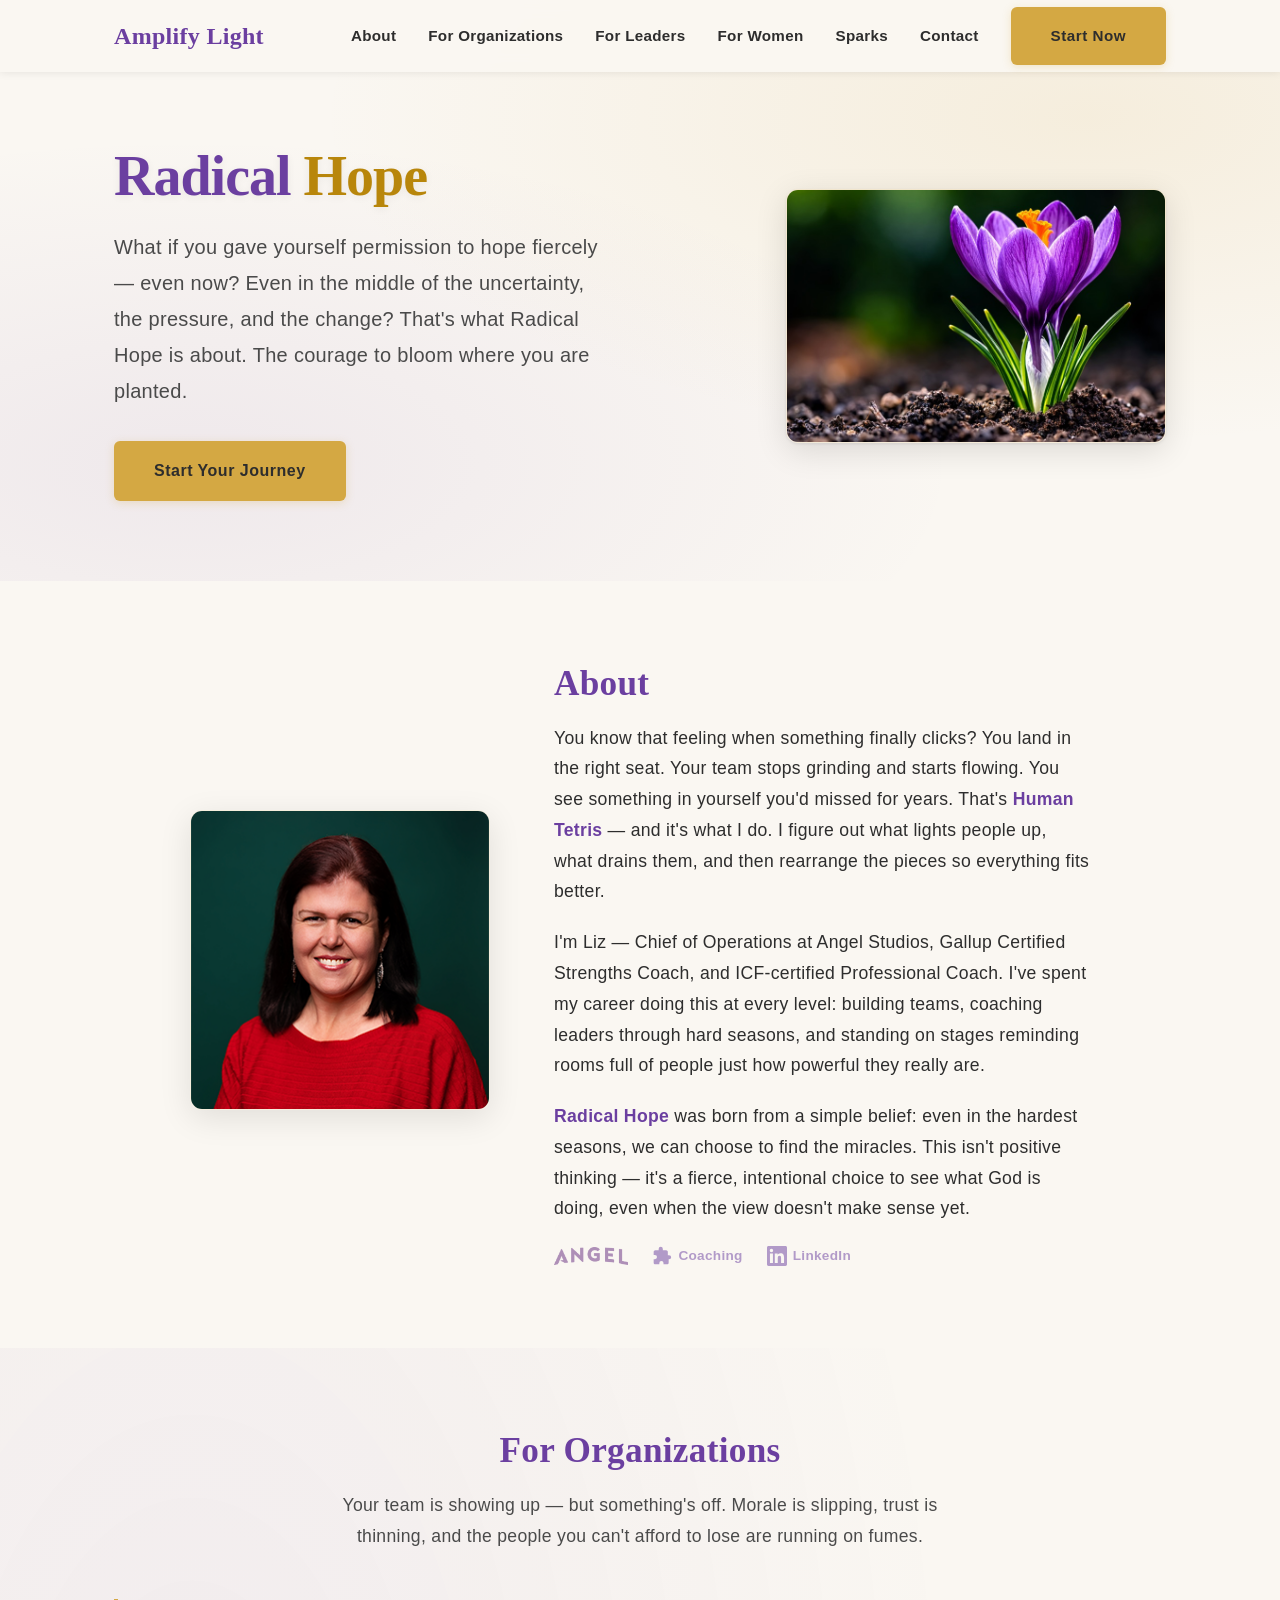
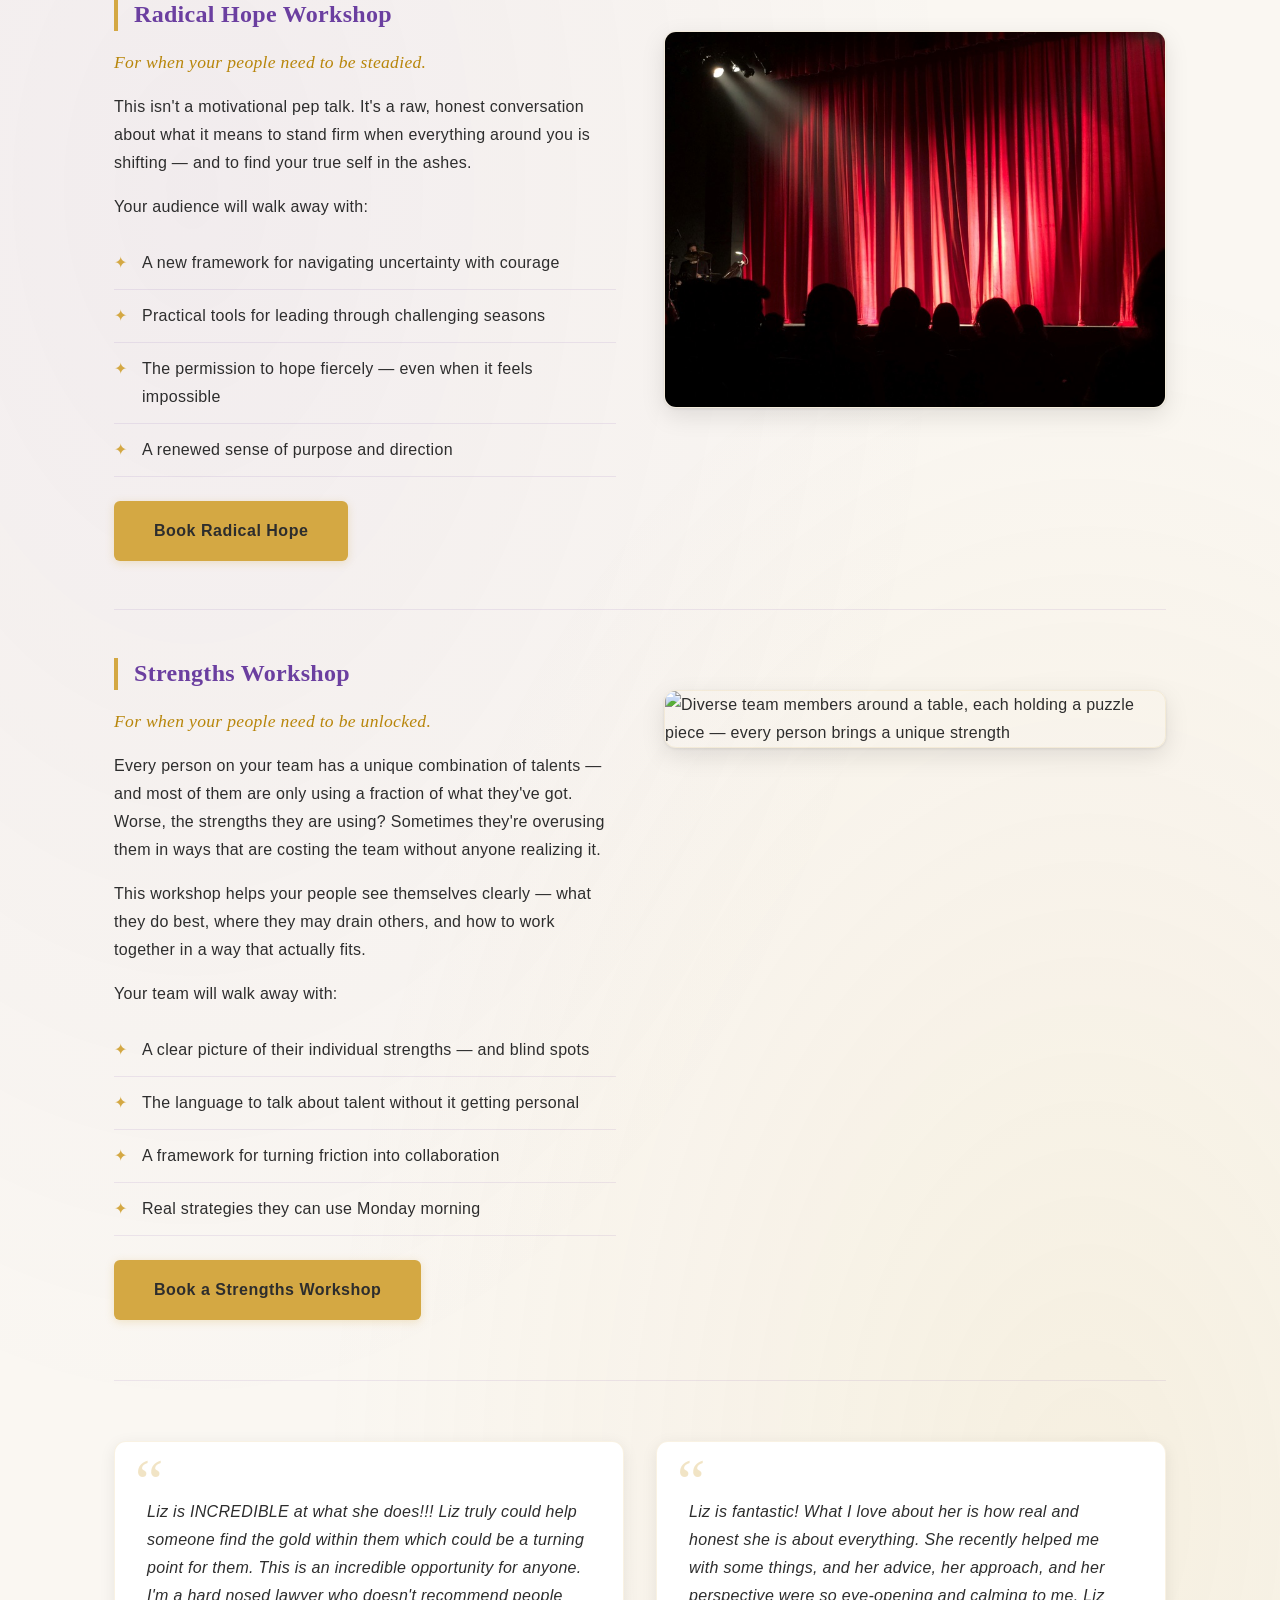
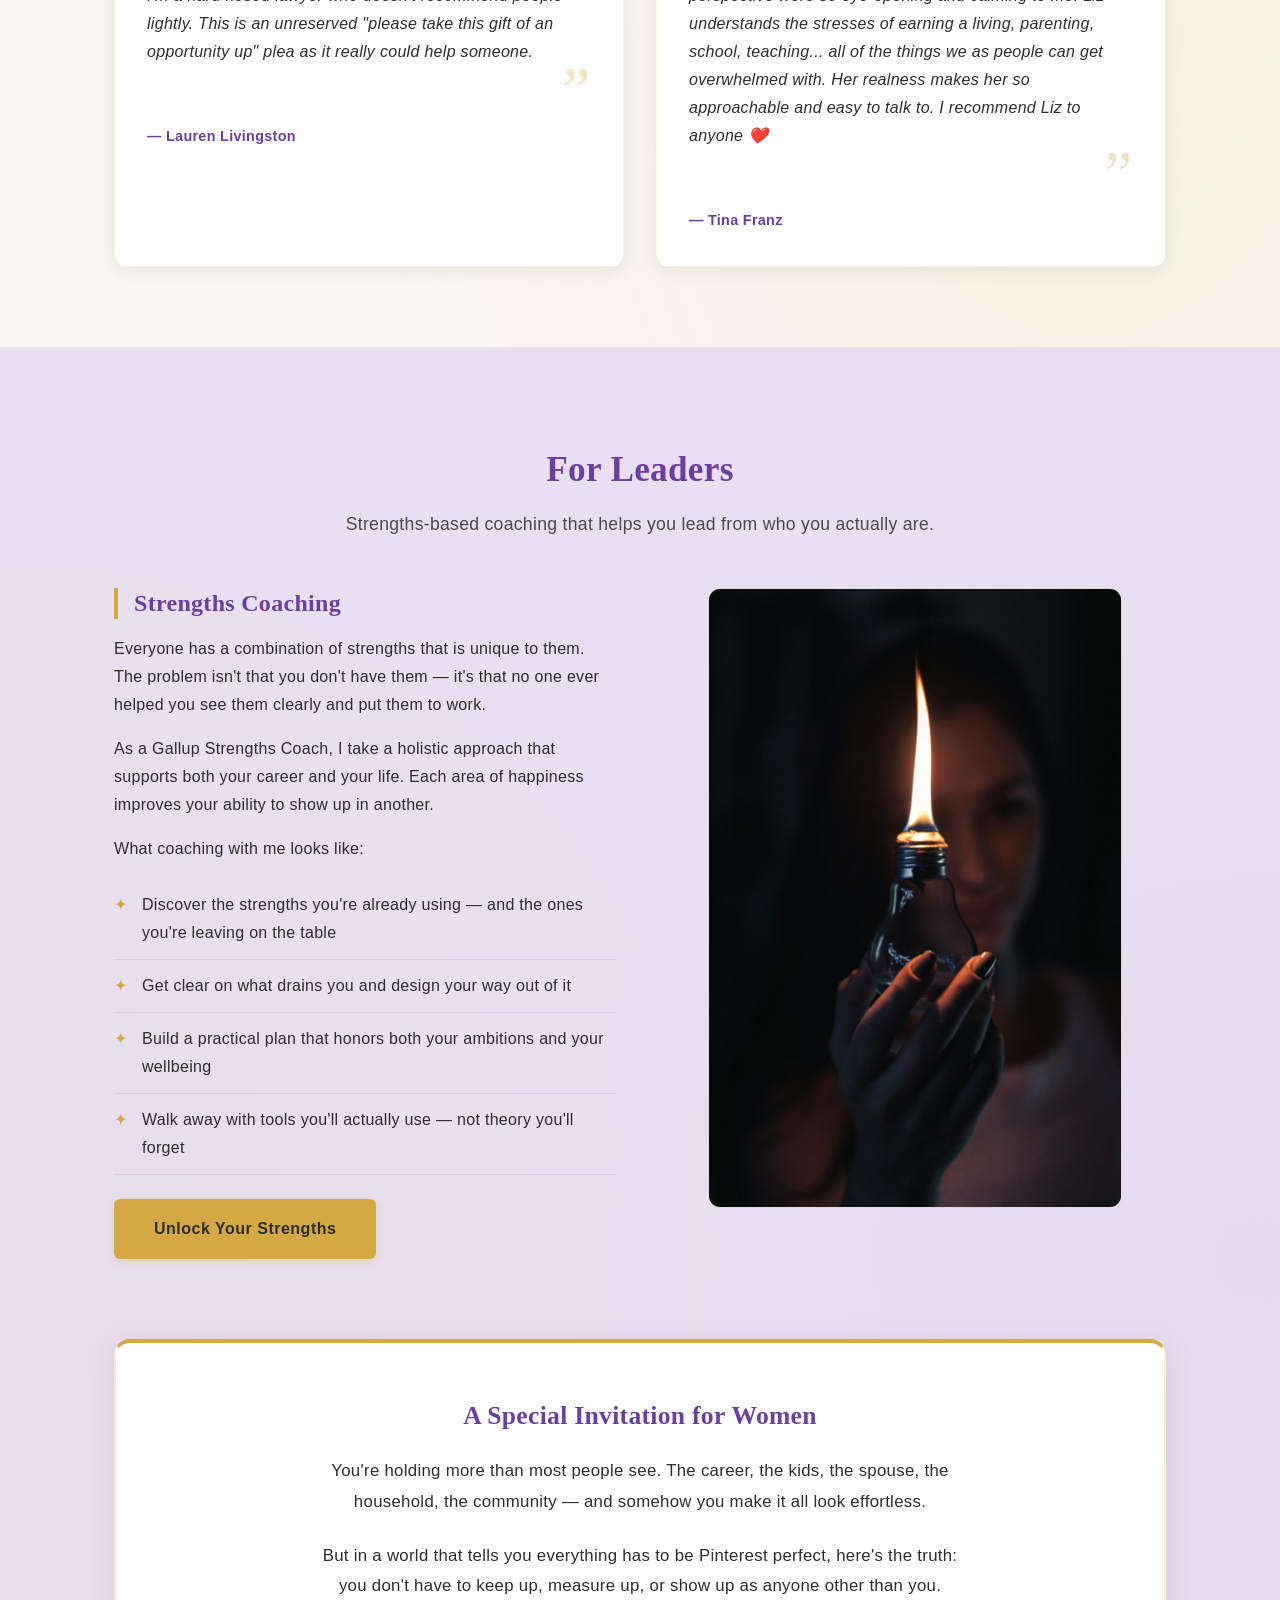
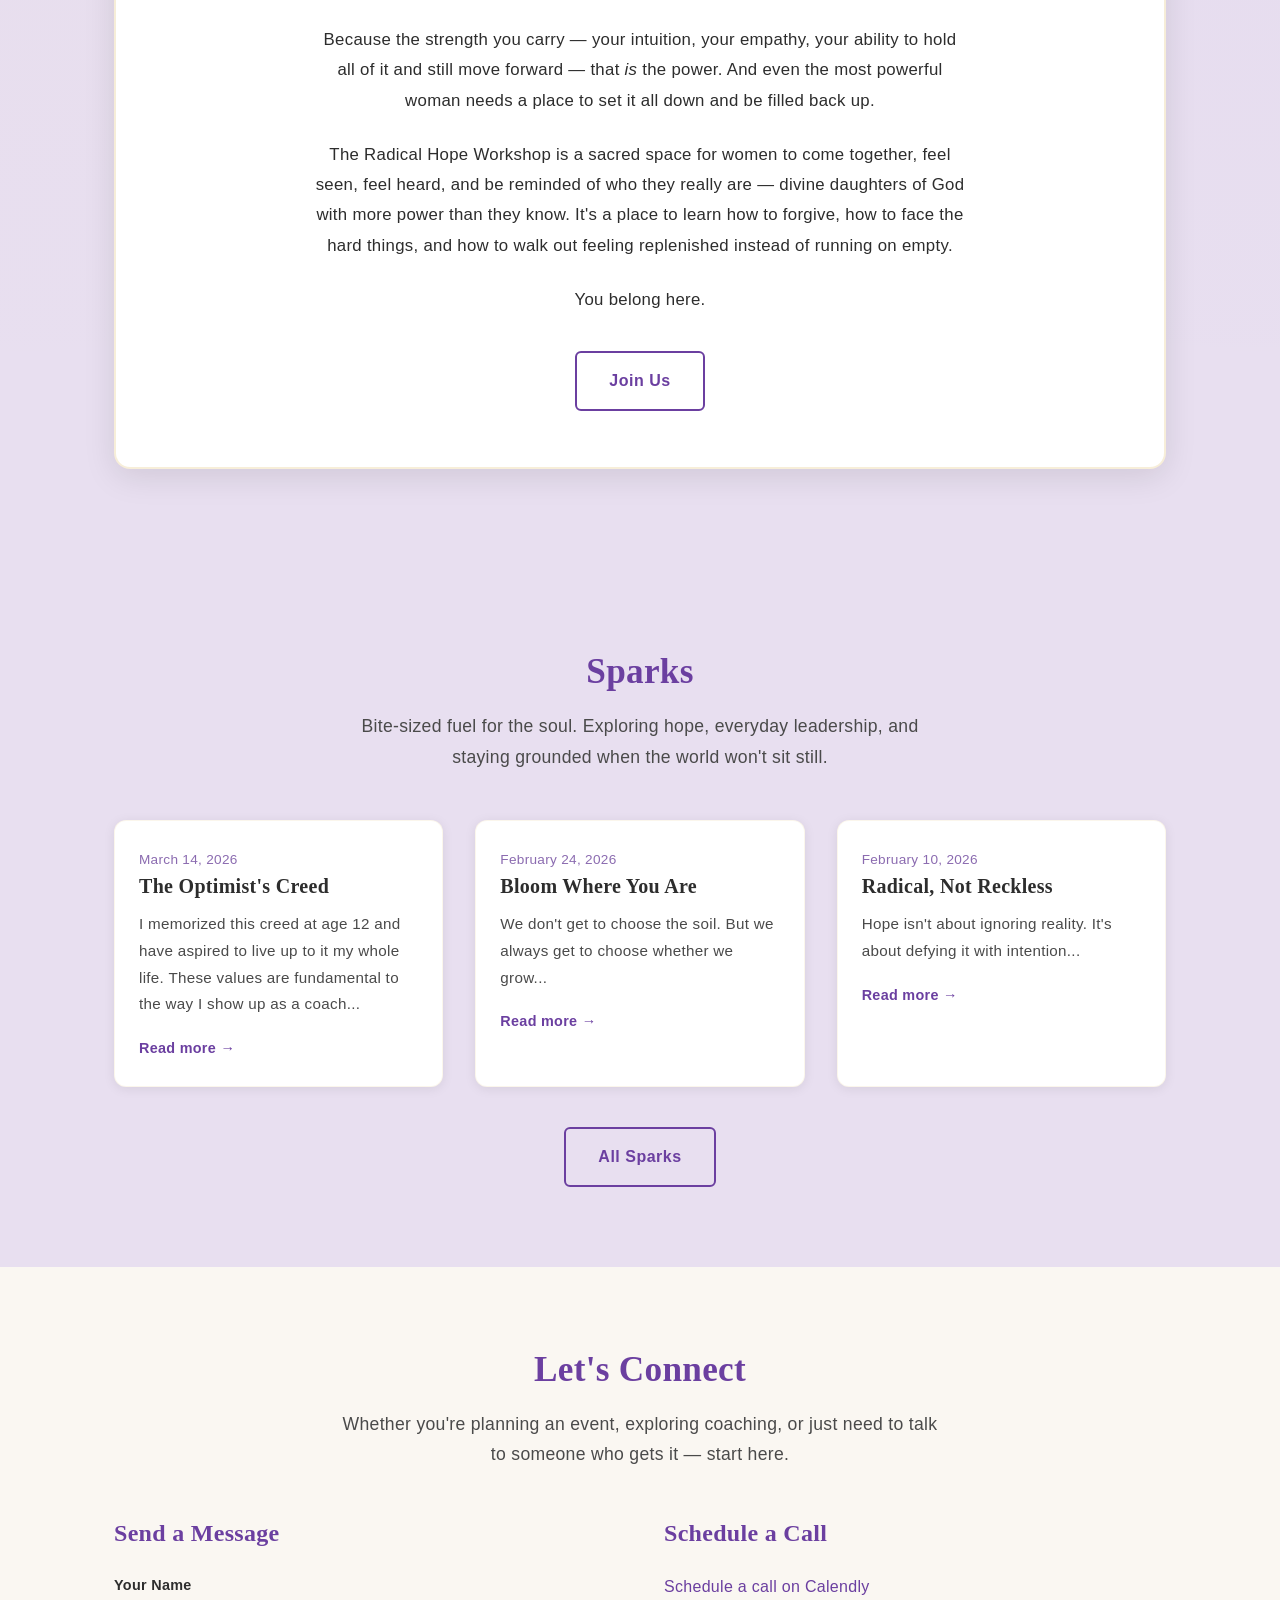
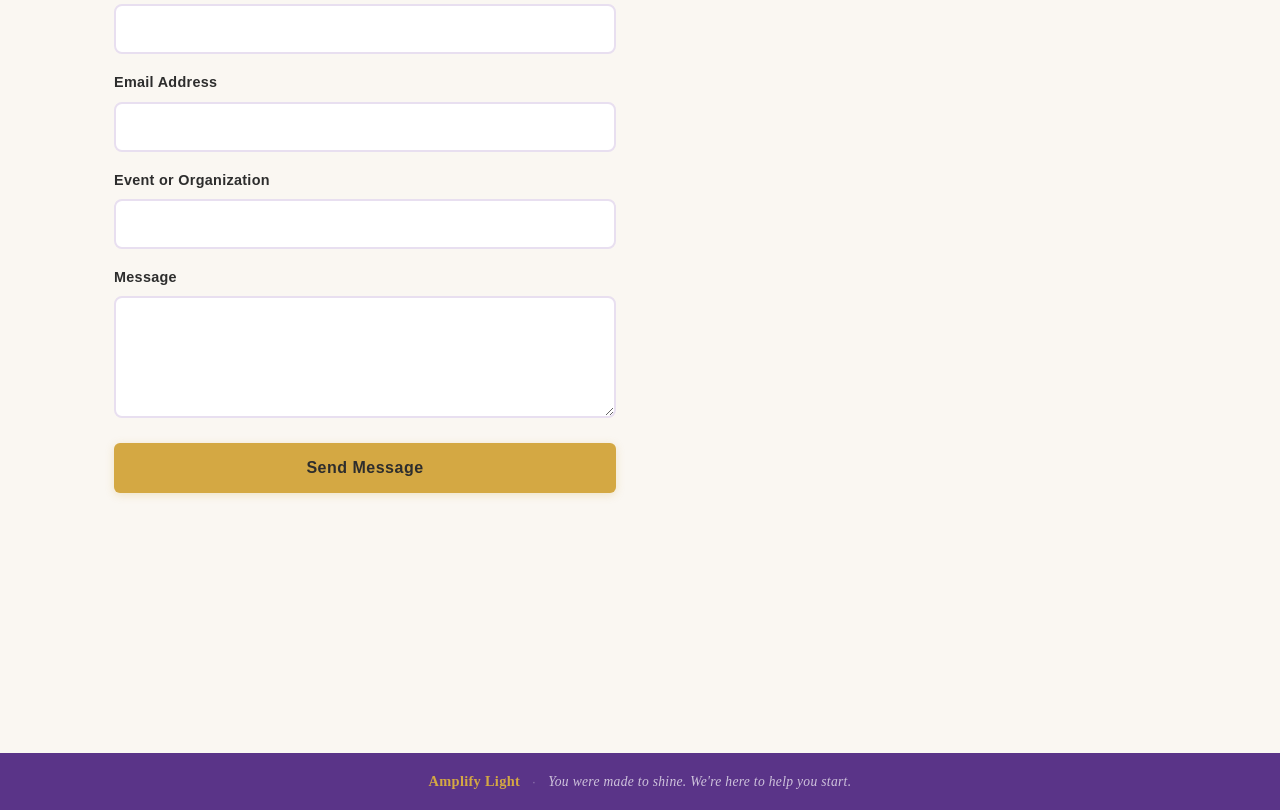
==== commit 3ba03a14: "Update footer tagline and darken footer background Changed footer text to "You were made to shine. W" ====
--- a/index.html
+++ b/index.html
@@ -299,7 +299,7 @@
       <div class="footer-line">
         <span class="footer-brand">Amplify Light</span>
         <span class="footer-sep">·</span>
-        <span class="footer-tagline">Stand firm. Shine bright. Light the way.</span>
+        <span class="footer-tagline">You were made to shine. We're here to help you start.</span>
       </div>
     </div>
   </footer>
--- a/css/style.css
+++ b/css/style.css
@@ -739,7 +739,7 @@
    FOOTER
    ============================================ */
 .site-footer {
-  background-color: var(--purple);
+  background-color: var(--purple-dark);
   color: var(--white);
   padding: 16px 0;
 }
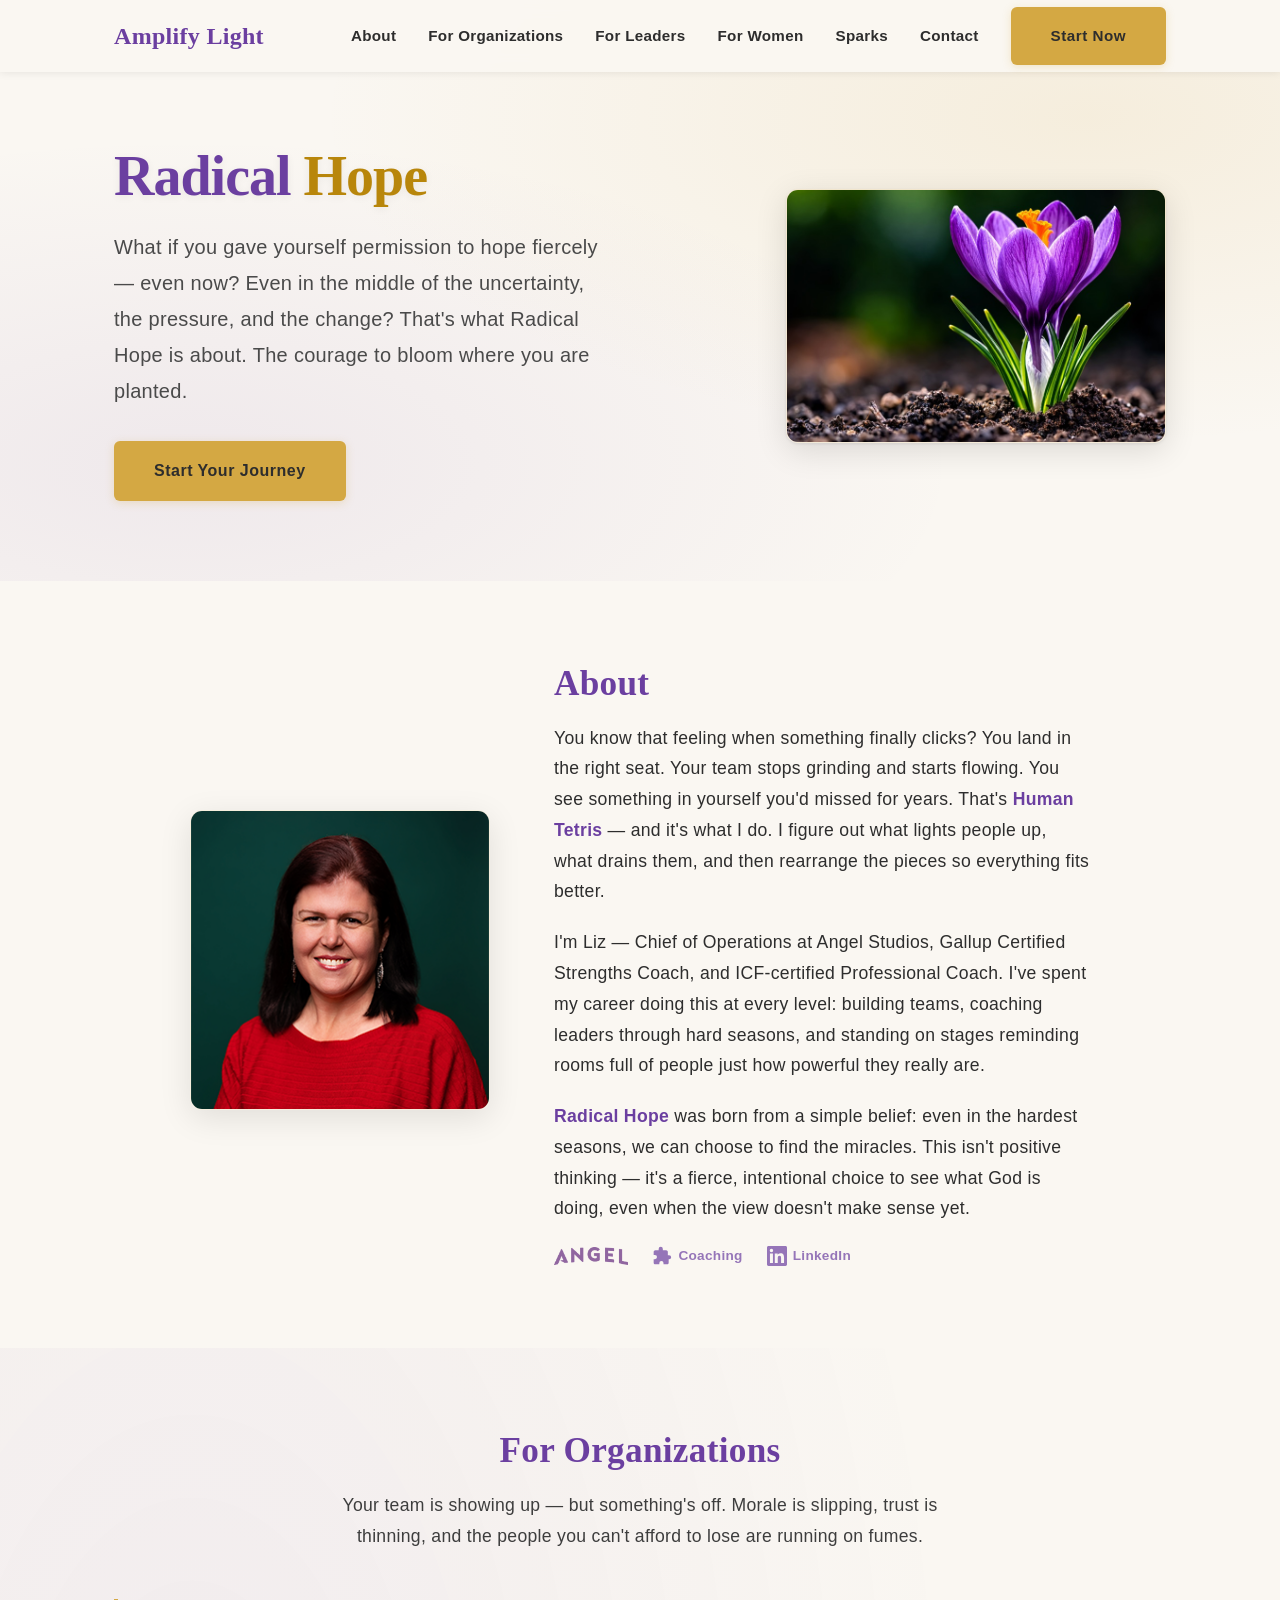
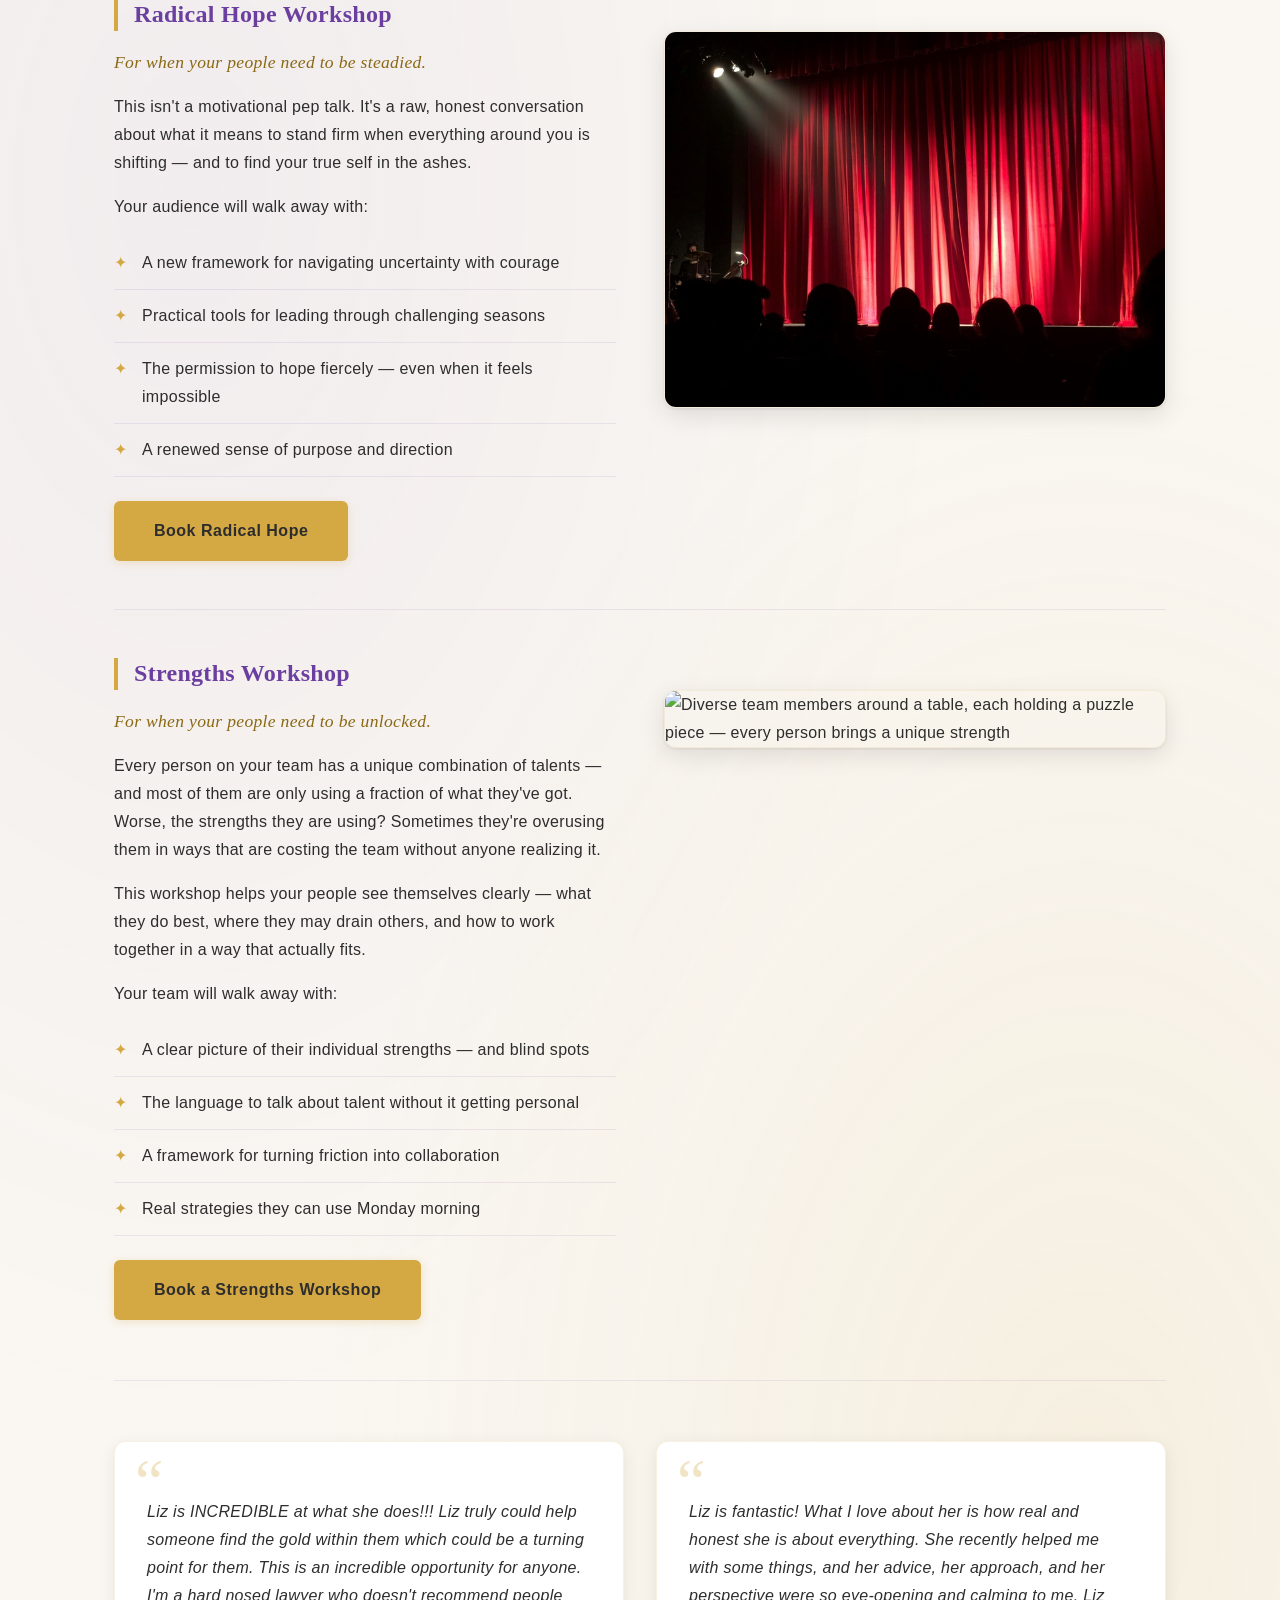
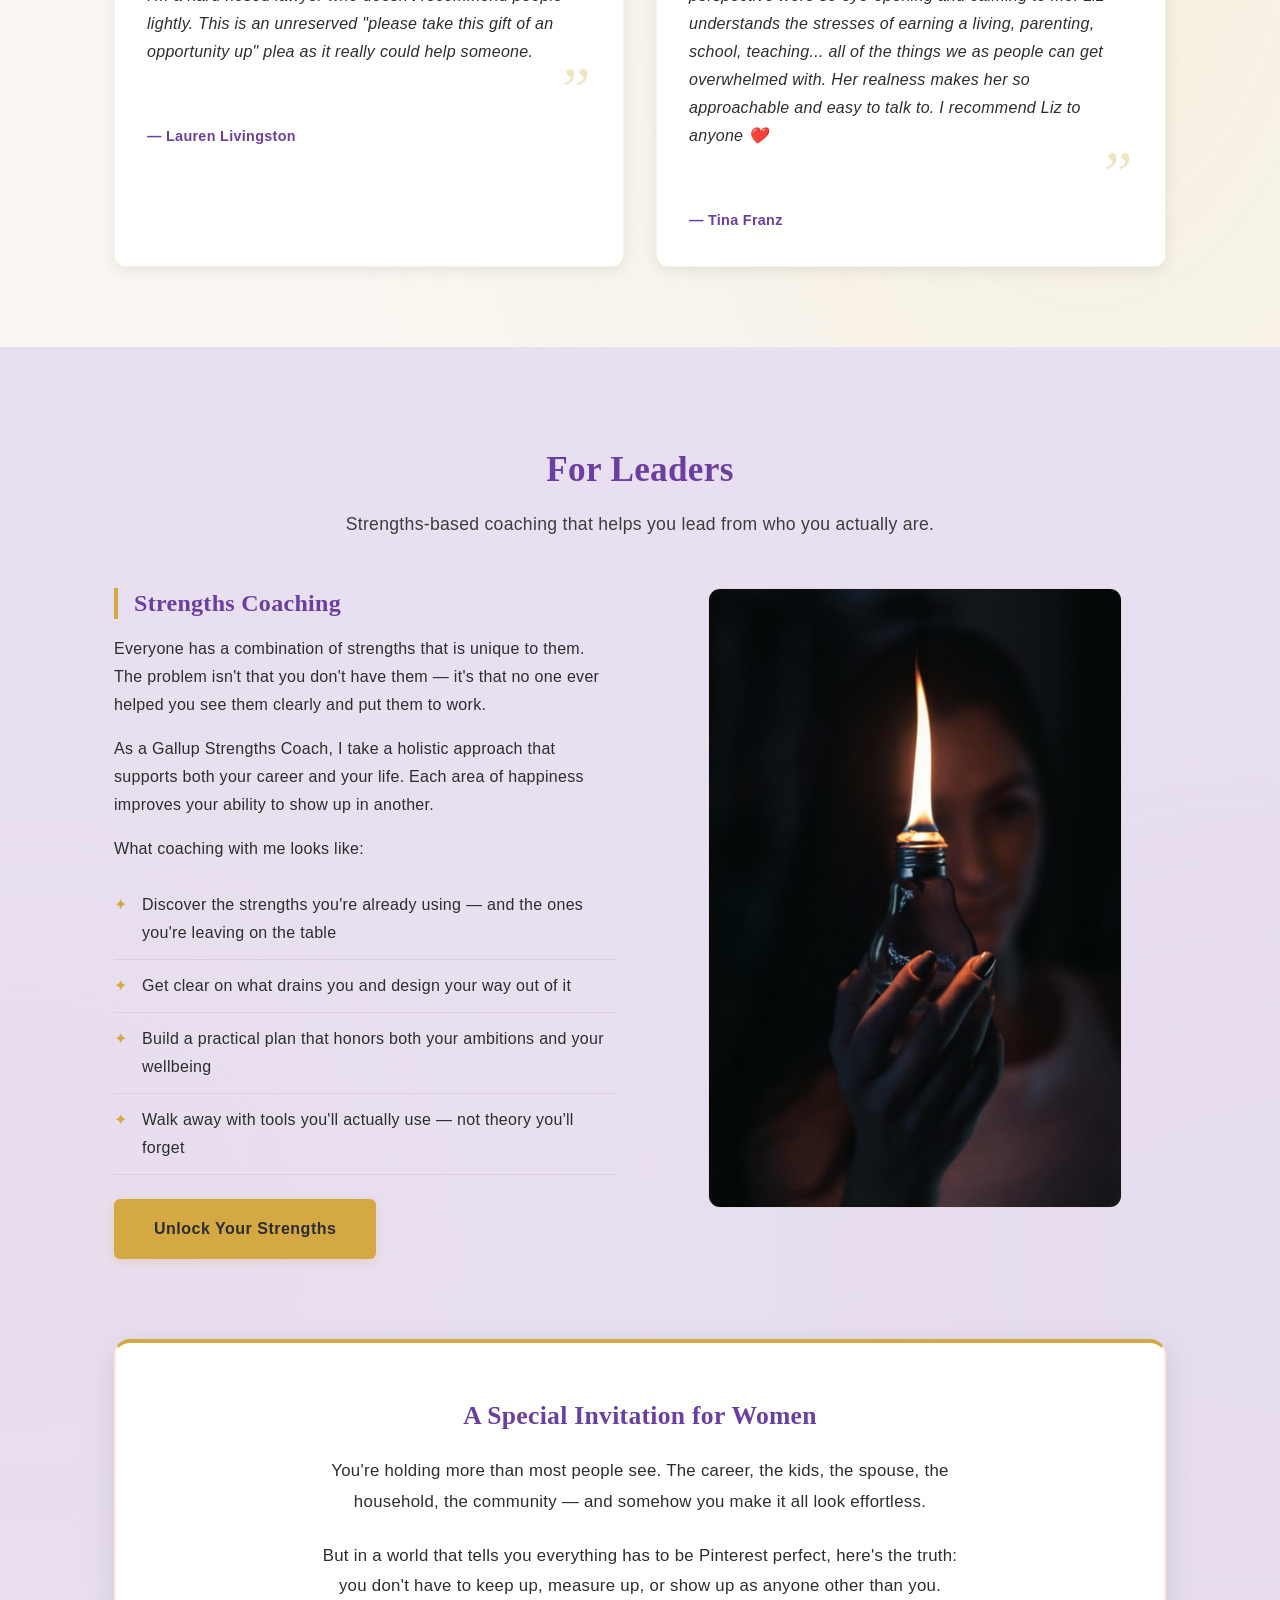
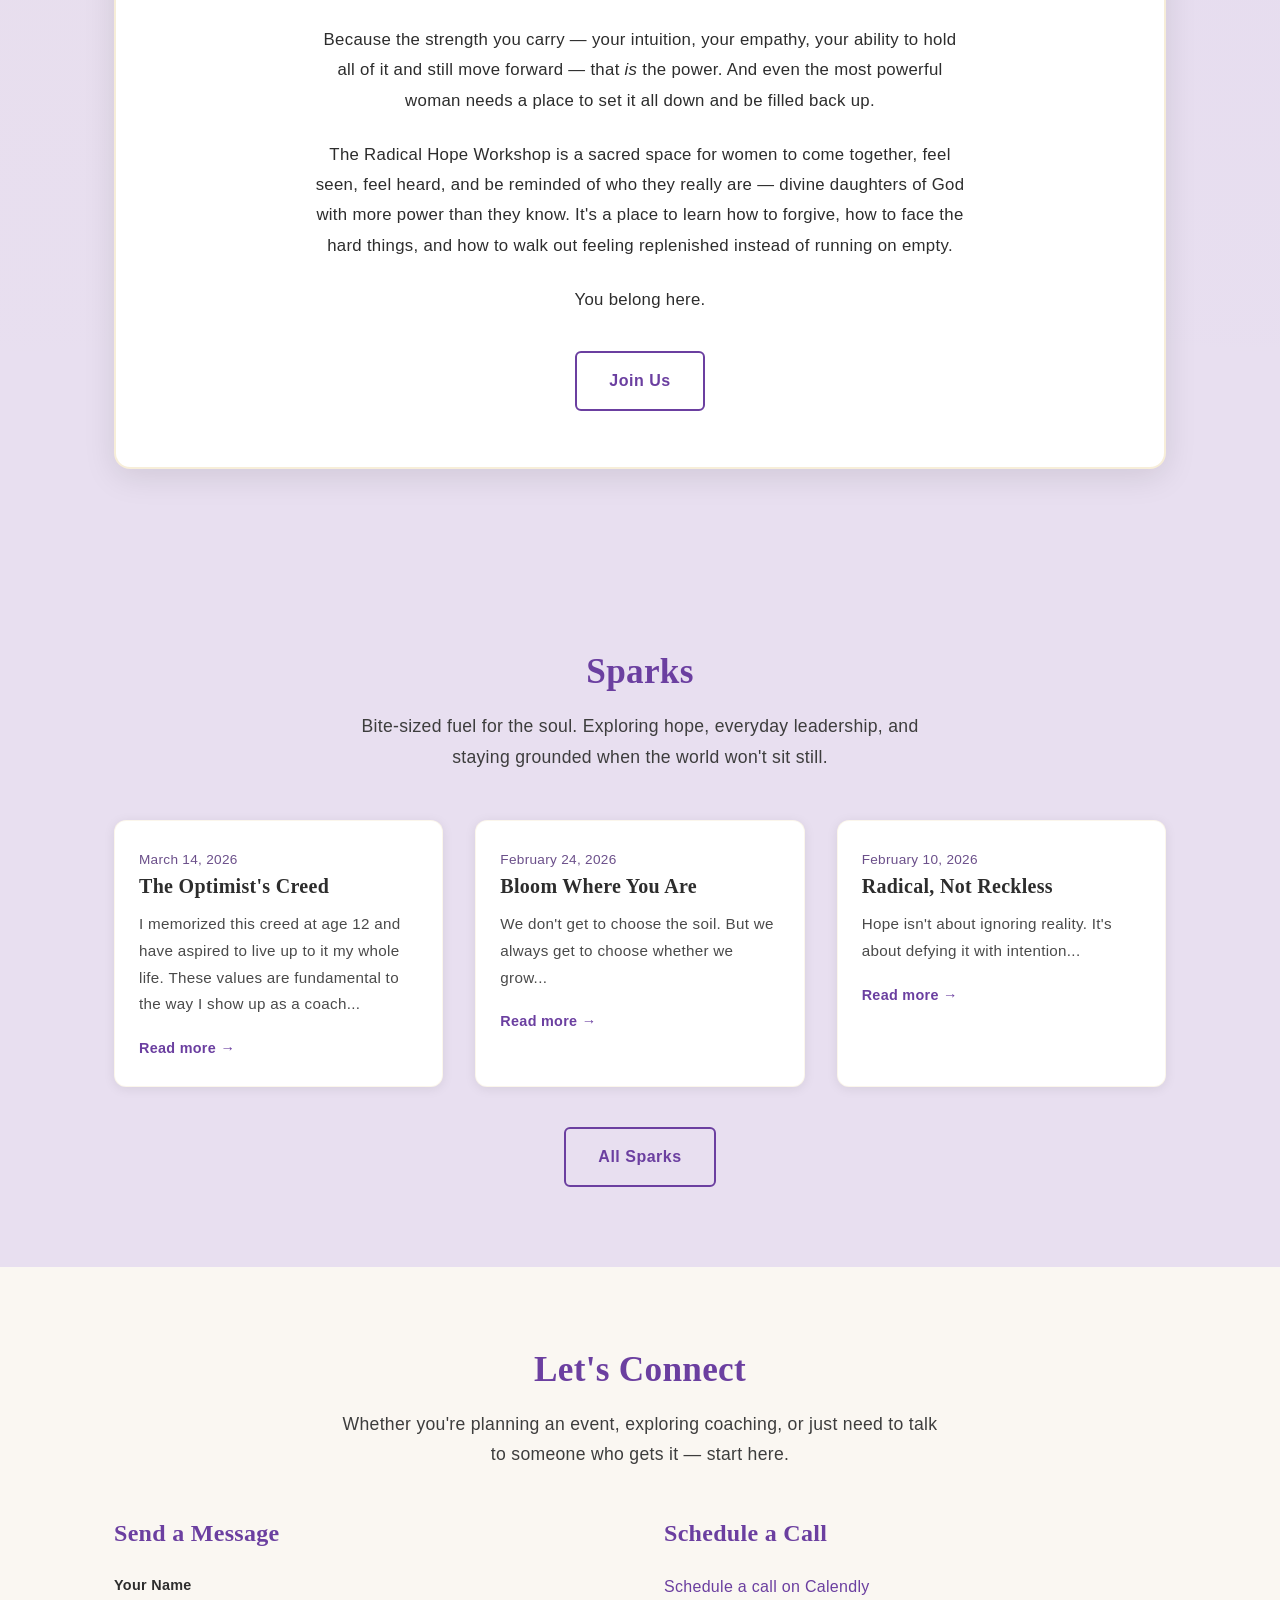
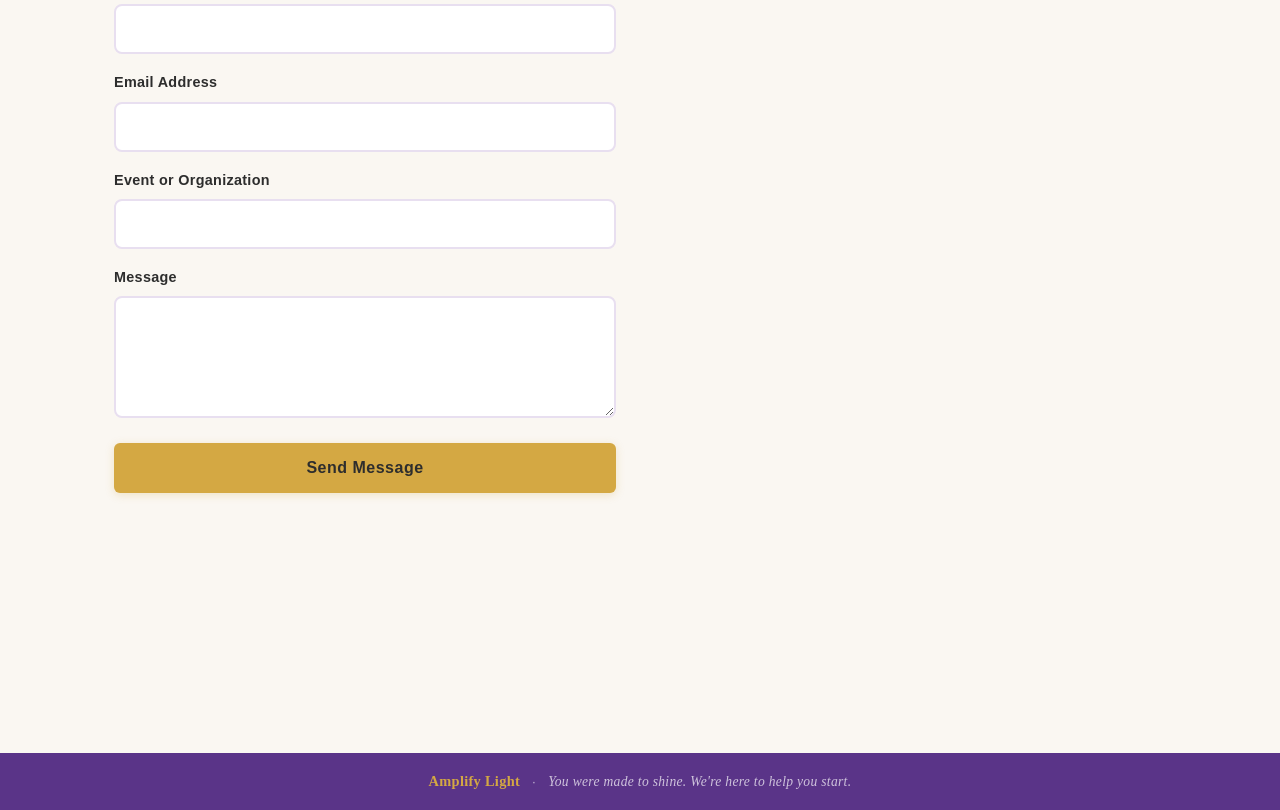
==== commit c951d4df: "Audit fixes: Sparks rename across all pages, nav consistency, CSP hardening, contrast improvements -" ====
--- a/index.html
+++ b/index.html
@@ -24,7 +24,7 @@
   <meta name="referrer" content="strict-origin-when-cross-origin">
 
   <!-- Security: Content Security Policy -->
-  <meta http-equiv="Content-Security-Policy" content="default-src 'self'; script-src 'self' https://assets.calendly.com; style-src 'self' https://fonts.googleapis.com 'unsafe-inline'; font-src https://fonts.gstatic.com; img-src 'self' https://amplifylight.org data:; connect-src https://formspree.io https://calendly.com; frame-src https://calendly.com;">
+  <meta http-equiv="Content-Security-Policy" content="default-src 'self'; script-src 'self' https://assets.calendly.com; style-src 'self' https://fonts.googleapis.com 'unsafe-inline'; font-src https://fonts.gstatic.com; img-src 'self' https://amplifylight.org data:; connect-src https://formspree.io https://calendly.com; frame-src https://calendly.com; object-src 'none'; base-uri 'self'; form-action https://formspree.io; frame-ancestors 'none';">
 </head>
 <body>
 
--- a/css/style.css
+++ b/css/style.css
@@ -101,7 +101,7 @@
 
 .section-subtitle {
   font-size: 1.1rem;
-  color: #4A4A4A;
+  color: #3D3D3D;
   text-align: center;
   max-width: 600px;
   margin: 0 auto 48px auto;
@@ -350,7 +350,7 @@
   align-items: center;
   gap: 6px;
   color: var(--purple);
-  opacity: 0.5;
+  opacity: 0.7;
   font-size: 0.85rem;
   font-weight: 600;
   transition: opacity 0.3s ease, color 0.3s ease;
@@ -418,7 +418,7 @@
   font-family: 'Playfair Display', serif;
   font-style: italic;
   font-size: 1.1rem;
-  color: var(--gold-text);
+  color: #8A6914;
   margin-bottom: 16px;
 }
 
@@ -574,7 +574,7 @@
 
 
 /* ============================================
-   REFLECTIONS / BLOG PREVIEW SECTION
+   SPARKS / BLOG PREVIEW SECTION
    ============================================ */
 .reflections {
   background-color: var(--lavender);
@@ -608,7 +608,7 @@
 
 .post-card-body .post-date {
   font-size: 0.85rem;
-  color: #8B6BB0;
+  color: #6B4F8A;
   margin-bottom: 8px;
 }
 
@@ -761,7 +761,7 @@
 }
 
 .footer-sep {
-  color: rgba(255, 255, 255, 0.3);
+  color: rgba(255, 255, 255, 0.6);
 }
 
 .footer-tagline {
@@ -805,7 +805,7 @@
 
 .blog-list-item .post-date {
   font-size: 0.85rem;
-  color: #8B6BB0;
+  color: #6B4F8A;
 }
 
 .blog-list-item h2 {
@@ -843,7 +843,7 @@
 }
 
 .post-header .post-date {
-  color: #8B6BB0;
+  color: #6B4F8A;
 }
 
 .post-body {
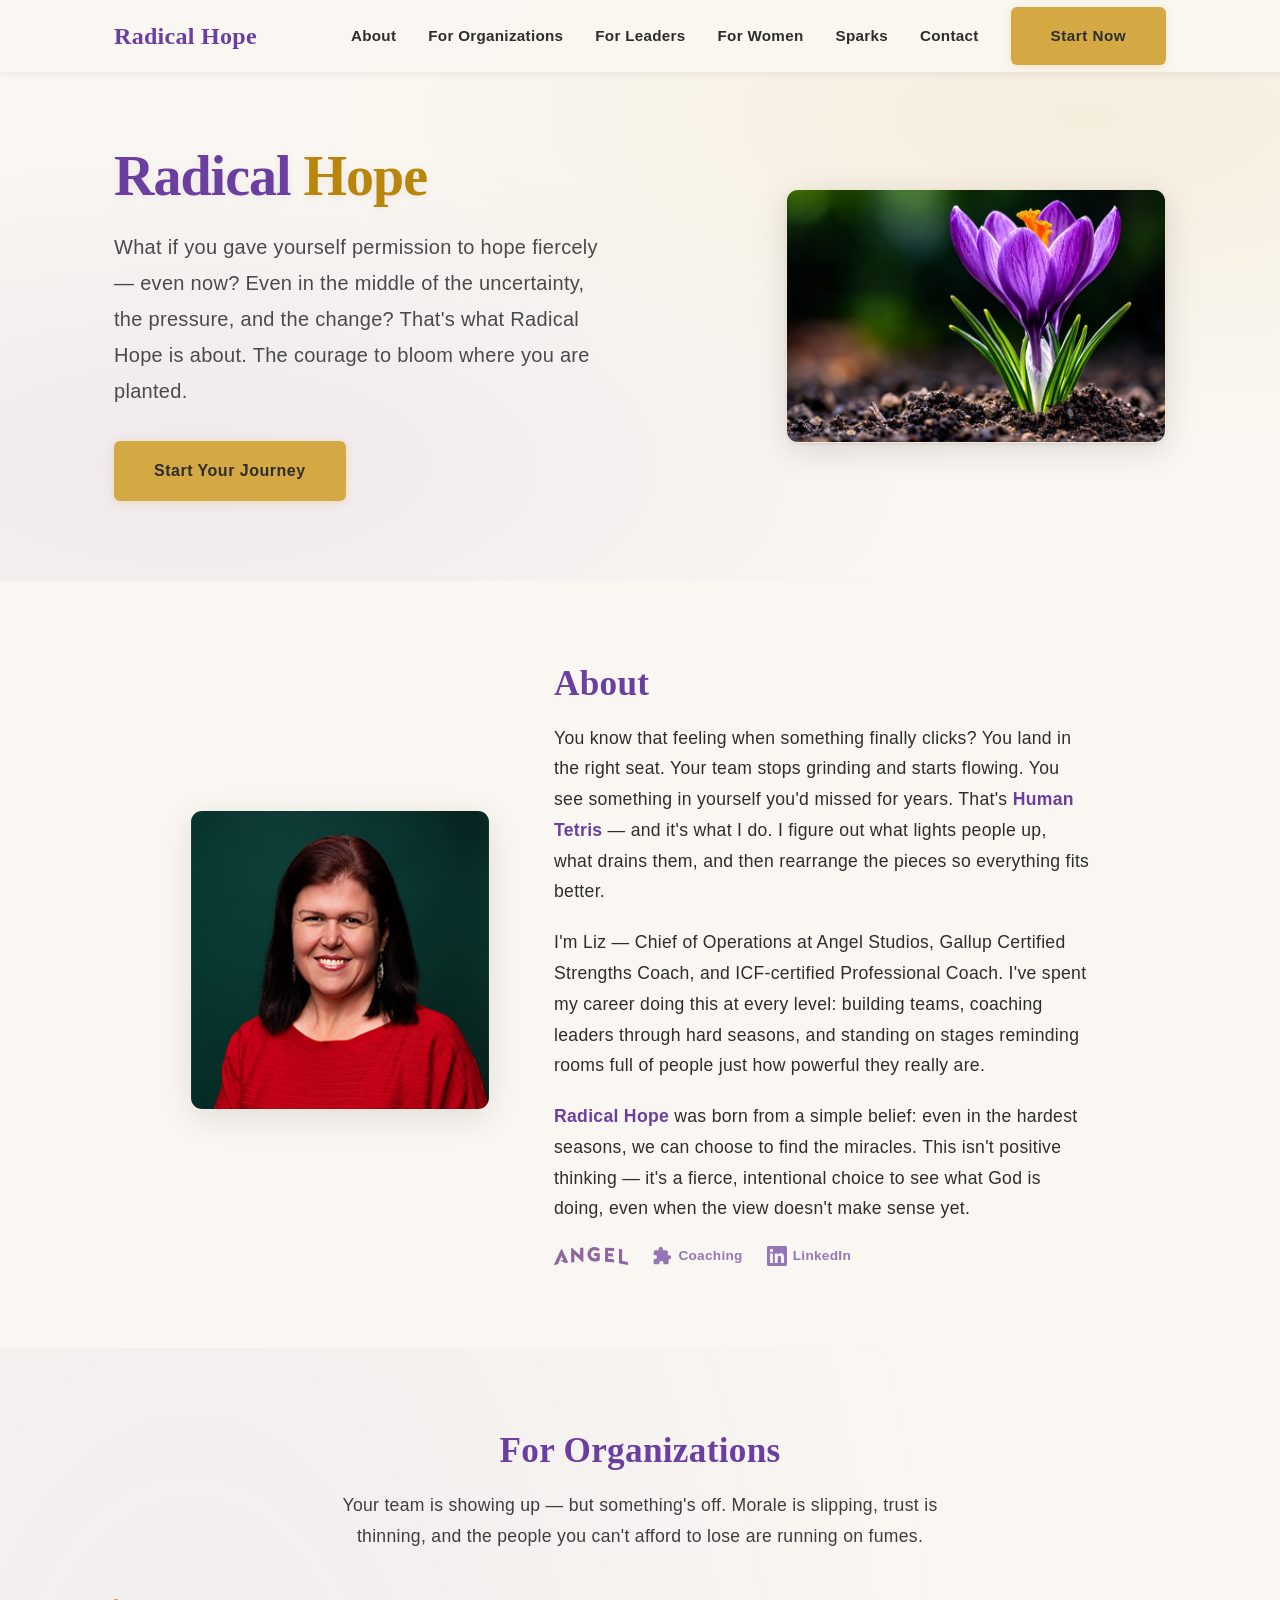
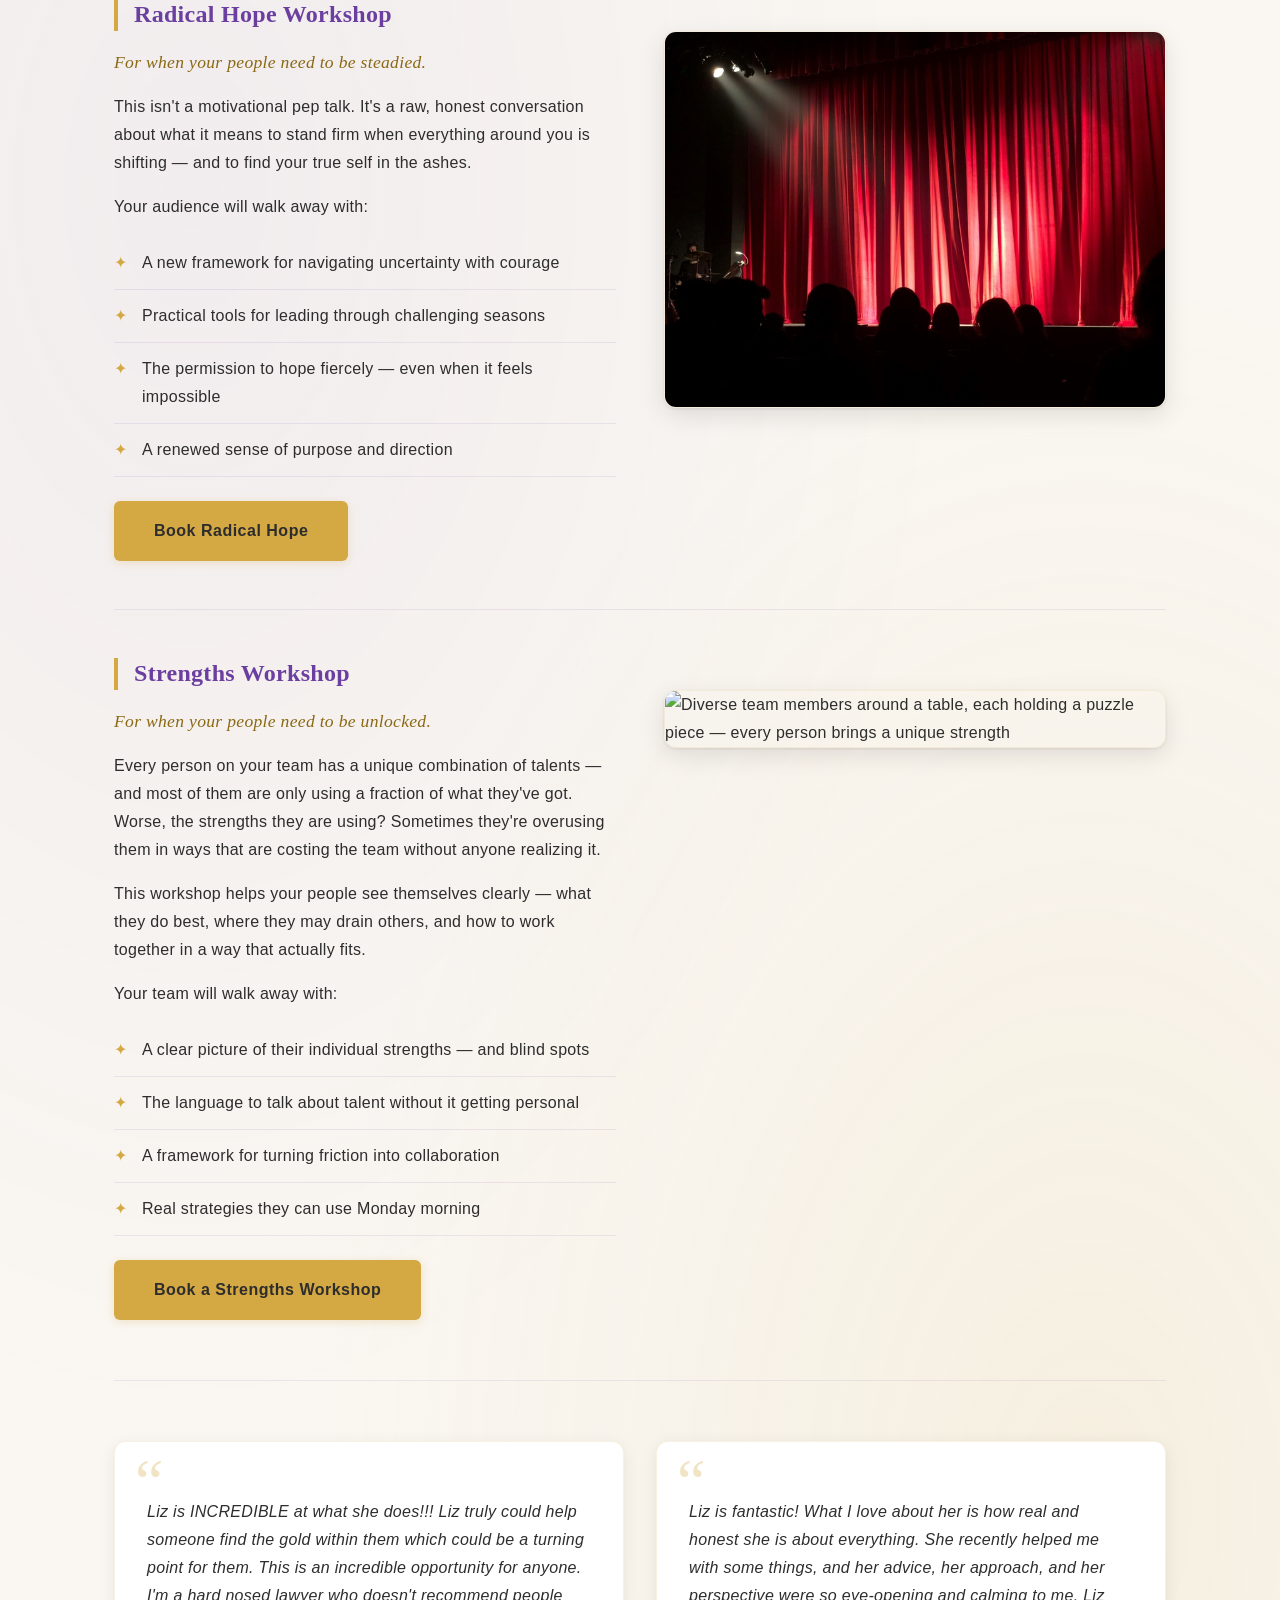
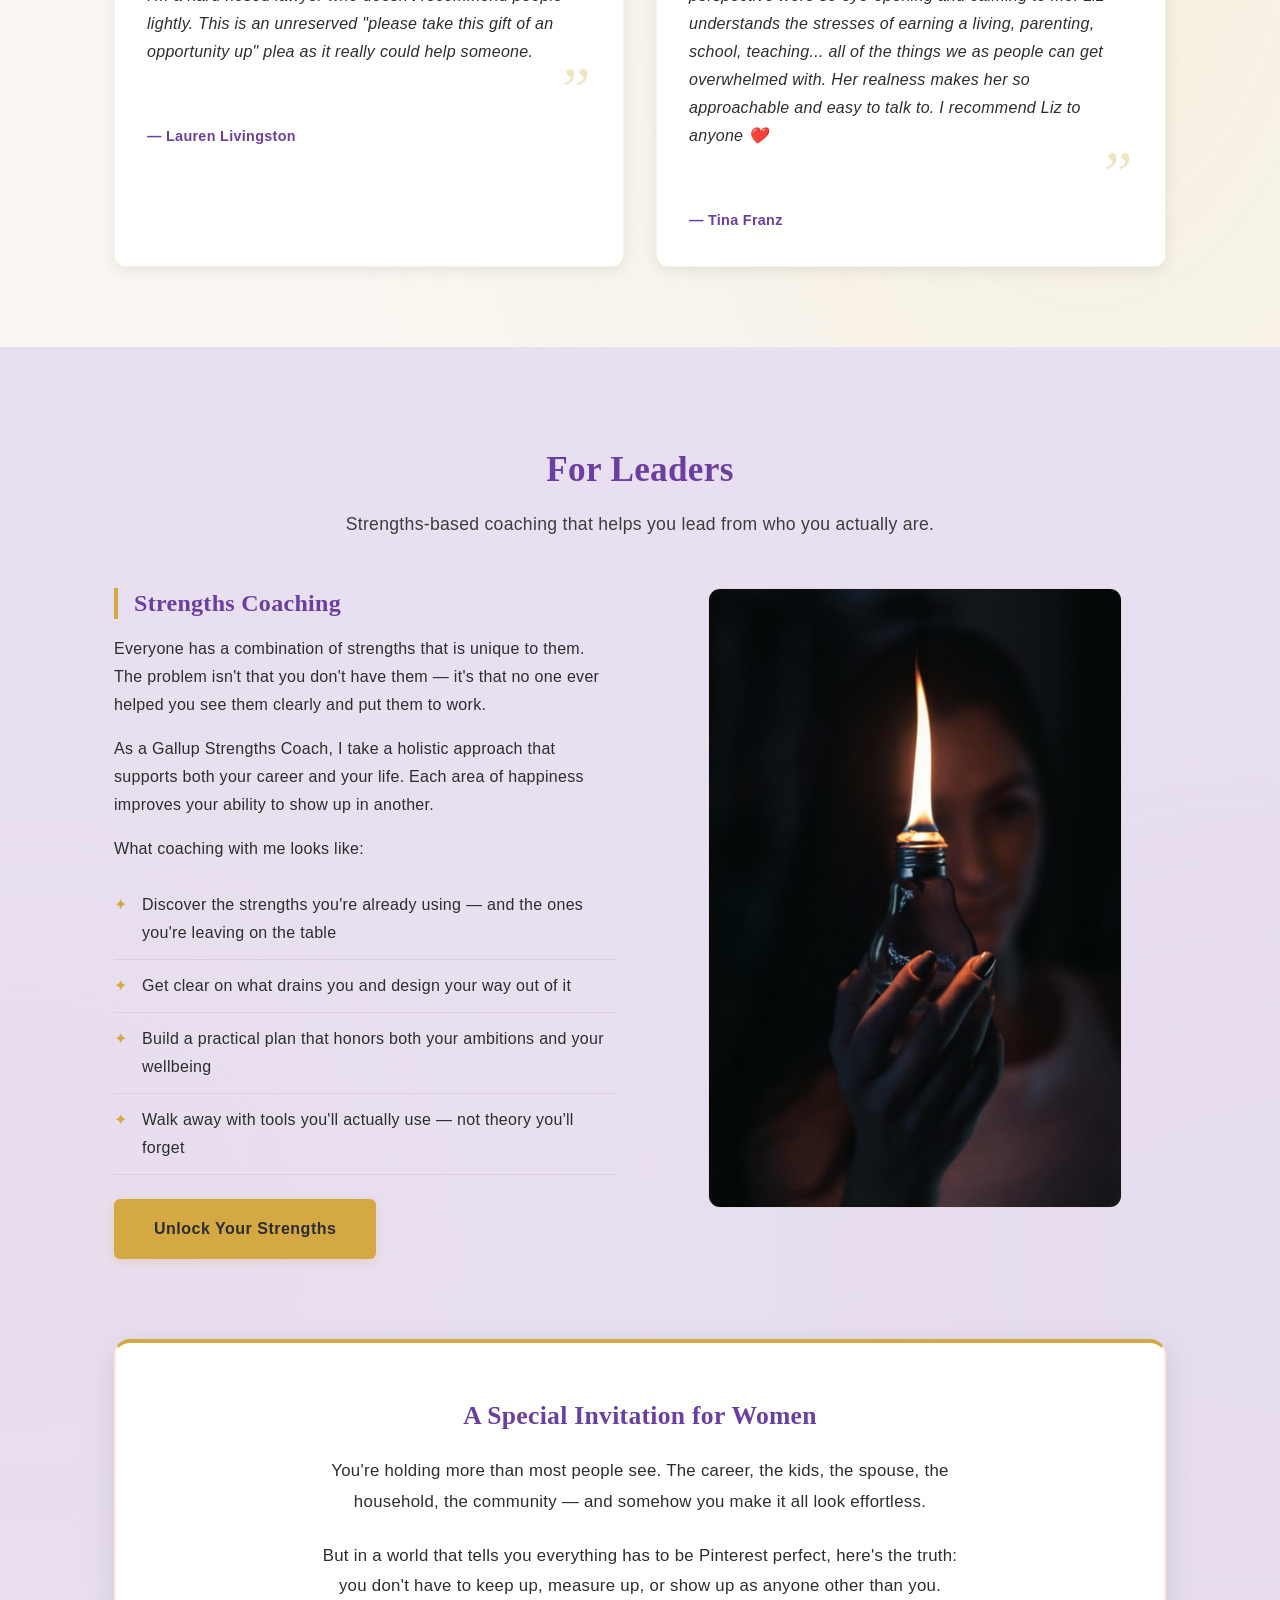
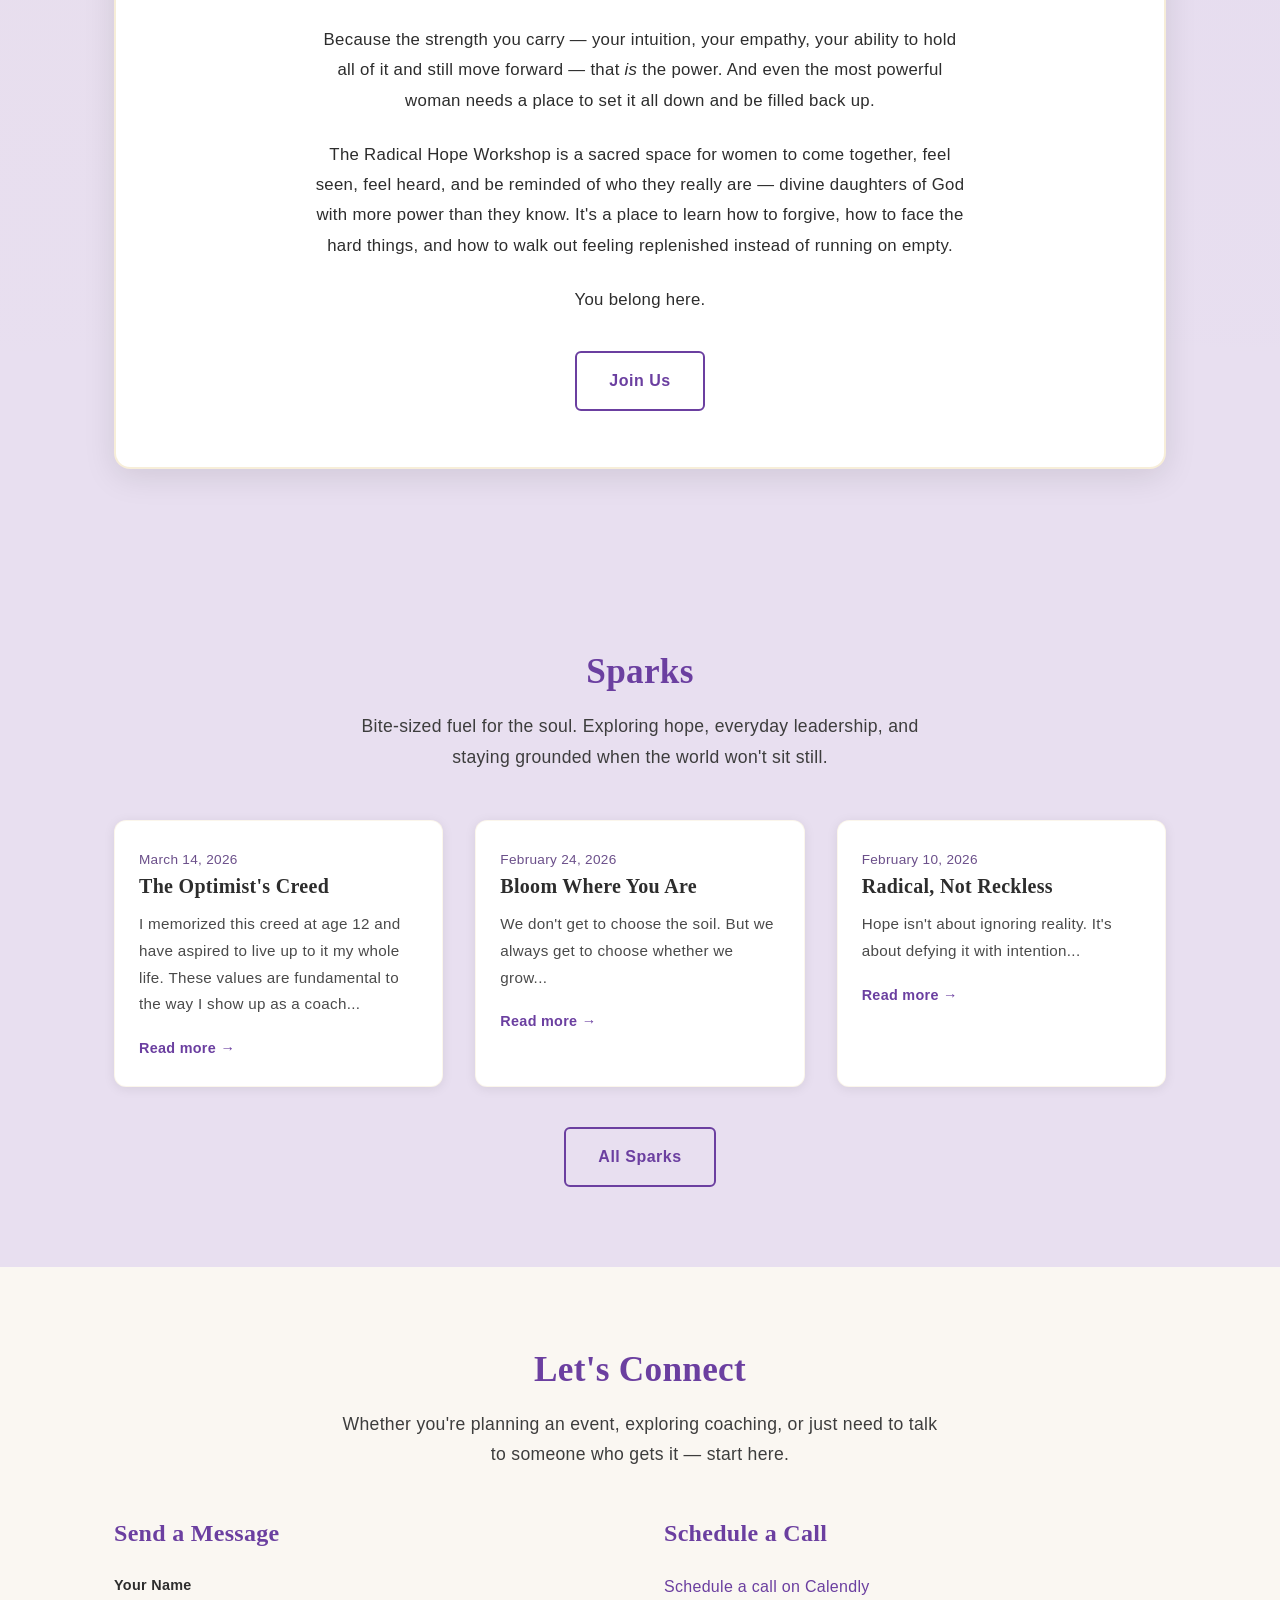
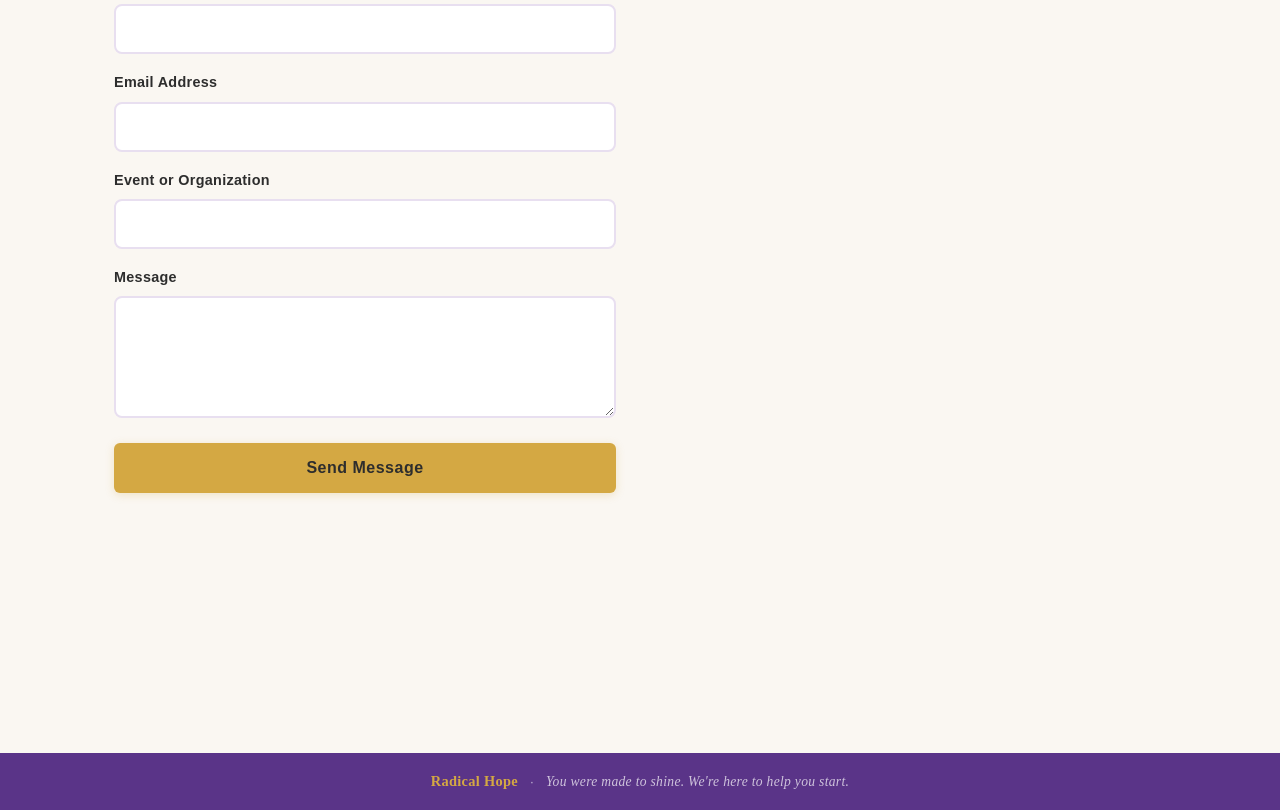
==== commit 81c08179: "Rebrand site from Amplify Light to Radical Hope Swap all visible Amplify Light copy to Radical Hope " ====
--- a/index.html
+++ b/index.html
@@ -3,14 +3,14 @@
 <head>
   <meta charset="UTF-8">
   <meta name="viewport" content="width=device-width, initial-scale=1.0">
-  <title>Amplify Light — Radical Hope Keynote Speaker</title>
-  <meta name="description" content="Amplify Light — keynote speaker inspiring radical hope. Book a speaker who helps audiences push through the dirt and bloom into something beautiful.">
+  <title>Radical Hope</title>
+  <meta name="description" content="Radical Hope — keynote speaker inspiring radical hope. Book a speaker who helps audiences push through the dirt and bloom into something beautiful.">
 
   <!-- Open Graph / Social Sharing -->
-  <meta property="og:title" content="Amplify Light — Radical Hope Keynote Speaker">
+  <meta property="og:title" content="Radical Hope — Keynote Speaker">
   <meta property="og:description" content="Pushing through the dirt and blooming into something beautiful. A keynote that lights the way forward.">
   <meta property="og:type" content="website">
-  <meta property="og:image" content="https://amplifylight.org/images/flower.jpg">
+  <meta property="og:image" content="https://lizelliscoaching.com/images/flower.jpg">
   <meta name="twitter:card" content="summary_large_image">
   <link rel="icon" type="image/png" href="images/favicon.png">
 
@@ -24,7 +24,7 @@
   <meta name="referrer" content="strict-origin-when-cross-origin">
 
   <!-- Security: Content Security Policy -->
-  <meta http-equiv="Content-Security-Policy" content="default-src 'self'; script-src 'self' https://assets.calendly.com; style-src 'self' https://fonts.googleapis.com 'unsafe-inline'; font-src https://fonts.gstatic.com; img-src 'self' https://amplifylight.org data:; connect-src https://formspree.io https://calendly.com; frame-src https://calendly.com; object-src 'none'; base-uri 'self'; form-action https://formspree.io; frame-ancestors 'none';">
+  <meta http-equiv="Content-Security-Policy" content="default-src 'self'; script-src 'self' https://assets.calendly.com; style-src 'self' https://fonts.googleapis.com 'unsafe-inline'; font-src 'self' https://fonts.gstatic.com data:; img-src 'self' https://lizelliscoaching.com data:; connect-src https://formspree.io https://calendly.com; frame-src https://calendly.com; object-src 'none'; base-uri 'self'; form-action https://formspree.io; frame-ancestors 'none';">
 </head>
 <body>
 
@@ -34,7 +34,7 @@
   <!-- ========== HEADER / NAV ========== -->
   <header class="site-header">
     <nav class="nav container" aria-label="Main navigation">
-      <a href="#" class="nav-logo">Amplify Light</a>
+      <a href="#" class="nav-logo">Radical Hope</a>
       <ul class="nav-links">
         <li><a href="#about">About</a></li>
         <li><a href="#organizations">For Organizations</a></li>
@@ -74,7 +74,7 @@
     <div class="container">
       <div class="about-grid">
         <div class="about-image">
-          <img src="images/headshot.png" alt="Liz Ellis — keynote speaker, strengths coach, and founder of Amplify Light" loading="lazy">
+          <img src="images/headshot.png" alt="Liz Ellis — keynote speaker, strengths coach, and founder of Radical Hope" loading="lazy">
         </div>
         <div class="about-content">
           <h2 class="section-title about-title">About</h2>
@@ -224,7 +224,7 @@
             <span class="post-date">February 24, 2026</span>
             <h3>Bloom Where You Are</h3>
             <p>We don't get to choose the soil. But we always get to choose whether we grow...</p>
-            <a href="posts/bloom-where-you-are.html" class="read-more">Read more →</a>
+            <a href="posts/coming-soon.html" class="read-more">Read more →</a>
           </div>
         </article>
 
@@ -233,7 +233,7 @@
             <span class="post-date">February 10, 2026</span>
             <h3>Radical, Not Reckless</h3>
             <p>Hope isn't about ignoring reality. It's about defying it with intention...</p>
-            <a href="posts/radical-not-reckless.html" class="read-more">Read more →</a>
+            <a href="posts/coming-soon.html" class="read-more">Read more →</a>
           </div>
         </article>
       </div>
@@ -260,15 +260,15 @@
             <input type="text" name="_gotcha" style="display:none" tabindex="-1" autocomplete="off">
             <div class="form-group">
               <label for="name">Your Name</label>
-              <input type="text" id="name" name="name" required>
+              <input type="text" id="name" name="name" required autocomplete="name">
             </div>
             <div class="form-group">
               <label for="email">Email Address</label>
-              <input type="email" id="email" name="email" required>
+              <input type="email" id="email" name="email" required autocomplete="email">
             </div>
             <div class="form-group">
               <label for="event">Event or Organization</label>
-              <input type="text" id="event" name="event">
+              <input type="text" id="event" name="event" autocomplete="organization">
             </div>
             <div class="form-group">
               <label for="message">Message</label>
@@ -297,7 +297,7 @@
   <footer class="site-footer">
     <div class="container">
       <div class="footer-line">
-        <span class="footer-brand">Amplify Light</span>
+        <span class="footer-brand">Radical Hope</span>
         <span class="footer-sep">·</span>
         <span class="footer-tagline">You were made to shine. We're here to help you start.</span>
       </div>
--- a/css/style.css
+++ b/css/style.css
@@ -1,5 +1,5 @@
 /* ============================================
-   AMPLIFY LIGHT — Global Styles
+   RADICAL HOPE — Global Styles
    ============================================ */
 
 /* --- Color Variables & Base Setup --- */
@@ -733,6 +733,10 @@
   margin: 0 auto 12px auto;
 }
 
+.thank-you-message .thank-you-sign-off {
+  margin-top: 24px;
+}
+
 
 
 /* ============================================
@@ -957,6 +961,7 @@
   /* Mobile navigation */
   .nav-toggle {
     display: block;
+    padding: 12px;
   }
 
   @keyframes slideDown {
@@ -979,8 +984,16 @@
     background-color: var(--ivory);
     flex-direction: column;
     padding: 24px;
-    gap: 20px;
+    gap: 8px;
     box-shadow: 0 4px 12px var(--shadow);
+    max-height: calc(100vh - 72px);
+    overflow-y: auto;
+  }
+
+  .nav-links a {
+    font-size: 1rem;
+    padding: 12px 16px;
+    display: block;
   }
 
   .nav-links.active {
@@ -988,6 +1001,72 @@
     animation: slideDown 0.3s ease-out;
   }
 
+  /* Touch-friendly font sizes */
+  .section-subtitle {
+    font-size: 1rem;
+  }
+
+  .post-date {
+    font-size: 1rem;
+  }
+
+  .form-group label {
+    font-size: 1rem;
+  }
+
+  .testimonial-card .attribution {
+    font-size: 1rem;
+  }
+
+  .workshop-context {
+    font-size: 1rem;
+  }
+
+  /* Touch-friendly social links */
+  .social-link {
+    font-size: 1rem;
+    padding: 8px;
+  }
+
+  /* Touch-friendly read more links */
+  .post-card-body .read-more {
+    font-size: 1rem;
+    padding: 8px 0;
+    display: inline-block;
+  }
+
+  /* Full-width CTA buttons on mobile */
+  .speaking-description .btn,
+  .haven-callout .btn,
+  .hero-text .btn {
+    display: block;
+    width: 100%;
+    text-align: center;
+  }
+
+  /* Footer readability */
+  .footer-line {
+    font-size: 1rem;
+  }
+
+  .footer-brand {
+    font-size: 1rem;
+  }
+
+  .footer-tagline {
+    font-size: 1rem;
+  }
+
+  .site-footer {
+    padding: 24px 0;
+  }
+
+  /* Calendly widget sizing */
+  .calendly-inline-widget {
+    min-width: 100% !important;
+    height: 600px !important;
+  }
+
   .post-body {
     max-width: 600px;
   }
@@ -996,3 +1075,26 @@
     padding-top: 100px;
   }
 }
+
+/* Small phones */
+@media (max-width: 375px) {
+  .container {
+    padding: 0 16px;
+  }
+
+  .section {
+    padding: 48px 0;
+  }
+
+  .section-title {
+    font-size: 1.5rem;
+  }
+
+  .haven-callout {
+    padding: 32px 24px;
+  }
+
+  .testimonial-card {
+    padding: 24px;
+  }
+}
